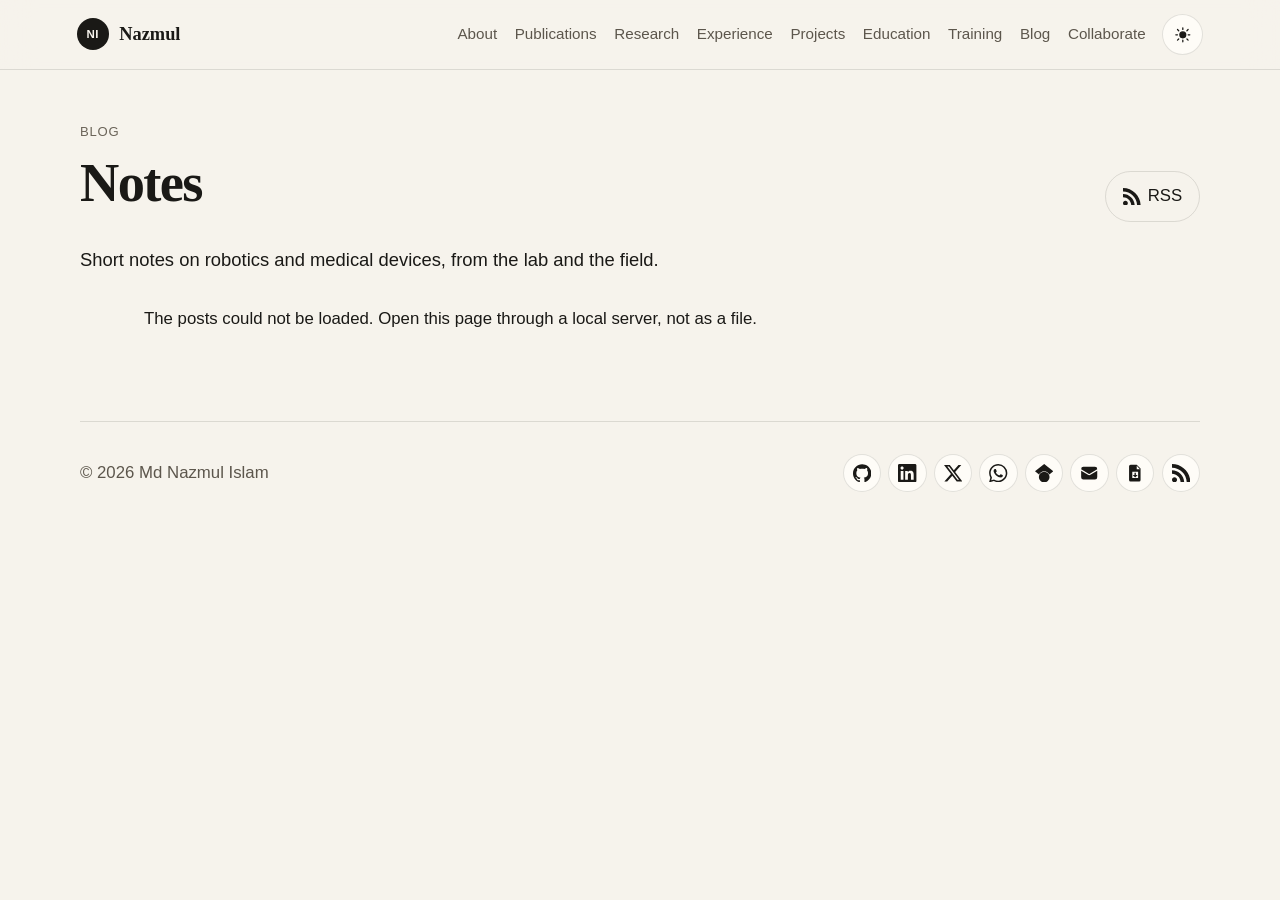
==== blog/index.html @ c63b3bdd "Polish layout, copy, and SEO from the review Tighten the hero, mobile menu, portrait, and timeline, " ====
<!DOCTYPE html>
<html lang="en">
  <head>
    <meta charset="utf-8" />
    <meta name="viewport" content="width=device-width, initial-scale=1" />
    <title>Blog · Md Nazmul Islam</title>
    <meta name="description" content="Short notes on robotics and medical devices, from the lab and the field." />
    <link rel="canonical" href="https://nazmulislam-lab.github.io/blog/" />
    <link rel="alternate" type="application/rss+xml" title="Md Nazmul Islam" href="../feed.xml" />
    <link rel="icon" href="../assets/favicon.svg" type="image/svg+xml" />
    <link rel="stylesheet" href="../css/styles.css" />
    <script>
      document.documentElement.classList.add("js");
      (function () {
        try {
          var saved = localStorage.getItem("nazmul-theme");
          var theme = saved || (matchMedia("(prefers-color-scheme: dark)").matches ? "dark" : "light");
          document.documentElement.dataset.theme = theme;
        } catch (e) {
          document.documentElement.dataset.theme = "light";
        }
      })();
    </script>
  </head>
  <body data-blog="index">
    <header class="site-header">
      <a class="wordmark" href="../index.html">
        <span class="mark" aria-hidden="true">NI</span>
        <span>Nazmul</span>
      </a>
      <button class="nav-toggle" type="button" data-nav-toggle aria-expanded="false" aria-controls="site-nav">Menu</button>
      <nav id="site-nav" class="site-nav" data-nav>
        <a href="../index.html#about">About</a>
        <a href="../index.html#publications">Publications</a>
        <a href="../index.html#research">Research</a>
        <a href="../index.html#experience">Experience</a>
        <a href="../index.html#projects">Projects</a>
        <a href="../index.html#education">Education</a>
        <a href="../index.html#certifications">Training</a>
        <a href="index.html" aria-current="page">Blog</a>
        <a href="../index.html#contact">Collaborate</a>
      </nav>
      <button class="theme-toggle" type="button" data-theme-toggle aria-pressed="false" aria-label="Switch to dark mode"></button>
    </header>
    <main id="main" class="section blog-main">
      <div class="section-head section-head-split">
        <div>
          <p class="kicker">Blog</p>
          <h1>Notes</h1>
        </div>
        <a class="button button-ghost" data-icon="rss" href="../feed.xml">RSS</a>
      </div>
      <p class="lede">Short notes on robotics and medical devices, from the lab and the field.</p>
      <p class="status" data-blog-status role="status">Loading posts…</p>
      <div class="post-list" data-blog-list></div>
    </main>
    <footer class="site-footer">
      <div class="footer-copy">
        <p>© <span data-year>2026</span> Md Nazmul Islam</p>
      </div>
      <nav class="footer-social" data-footer-social aria-label="Social profiles"></nav>
    </footer>
    <script type="module" src="../js/blog.js"></script>
  </body>
</html>
---- css/styles.css ----
:root {
  color-scheme: light;
  --bg: #f6f3ec;
  --bg-elev: rgba(255, 253, 248, 0.86);
  --ink: #1a1916;
  --muted: #5c564c;
  --faint: #6b6459;
  --line: rgba(26, 25, 22, 0.12);
  --accent: #0c6b66;
  --accent-ink: #f7fffe;
  --copper: #9a4d2c;
  --chip: #efe8dc;
  --shadow: 0 24px 60px rgba(48, 36, 18, 0.1);
  --header: rgba(246, 243, 236, 0.86);
  --ring: rgba(12, 107, 102, 0.35);
  --serif: "Fraunces", "Iowan Old Style", Palatino, Georgia, serif;
  --sans: "Outfit", "Avenir Next", "Segoe UI", sans-serif;
  --radius: 22px;
}

:root[data-theme="dark"] {
  color-scheme: dark;
  --bg: #101114;
  --bg-elev: rgba(25, 27, 32, 0.9);
  --ink: #f4f0e8;
  --muted: #c8c0b4;
  --faint: #9b9388;
  --line: rgba(244, 240, 232, 0.14);
  --accent: #8fd9d1;
  --accent-ink: #10211f;
  --copper: #f0b08a;
  --chip: #24272e;
  --shadow: 0 24px 60px rgba(0, 0, 0, 0.4);
  --header: rgba(16, 17, 20, 0.84);
  --ring: rgba(143, 217, 209, 0.4);
}

* { box-sizing: border-box; }

html { scroll-behavior: smooth; }

@font-face {
  font-family: "Fraunces";
  font-style: normal;
  font-weight: 560 640;
  font-display: swap;
  src: url("../assets/fonts/fraunces.woff2") format("woff2");
}

@font-face {
  font-family: "Outfit";
  font-style: normal;
  font-weight: 400 600;
  font-display: swap;
  src: url("../assets/fonts/outfit.woff2") format("woff2");
}

body {
  margin: 0;
  min-height: 100vh;
  font-family: var(--sans);
  font-size: 1.05rem;
  line-height: 1.6;
  color: var(--ink);
  background: var(--bg);
}

body.nav-open { overflow: hidden; }

img { max-width: 100%; display: block; }

a { color: var(--accent); }

code {
  font-family: ui-monospace, "SFMono-Regular", Menlo, Consolas, monospace;
  font-size: 0.92em;
}

.skip {
  position: absolute;
  left: 1rem;
  top: -4rem;
  background: var(--ink);
  color: var(--bg);
  padding: 0.5rem 0.8rem;
  z-index: 20;
}

.skip:focus { top: 1rem; }

.site-header {
  position: sticky;
  top: 0;
  z-index: 20;
  display: flex;
  align-items: center;
  gap: 1rem;
  padding: 0.85rem 6vw;
  background: var(--header);
  backdrop-filter: blur(16px);
  border-bottom: 1px solid var(--line);
}

.wordmark {
  display: inline-flex;
  align-items: center;
  gap: 0.65rem;
  color: inherit;
  text-decoration: none;
  font-family: var(--serif);
  font-weight: 560;
  font-size: 1.15rem;
}

.mark {
  width: 2rem;
  height: 2rem;
  display: grid;
  place-items: center;
  border-radius: 50%;
  background: var(--ink);
  color: var(--bg);
  font-family: var(--sans);
  font-size: 0.72rem;
  letter-spacing: 0.04em;
}

.site-nav {
  display: flex;
  gap: 1.1rem;
  margin-left: auto;
}

.site-nav a {
  color: var(--muted);
  text-decoration: none;
  font-size: 0.95rem;
}

.site-nav a:hover,
.site-nav a:focus-visible { color: var(--ink); }

.nav-toggle { display: none; }

.theme-toggle,
.nav-toggle,
.ask-close {
  border: 1px solid var(--line);
  background: var(--bg-elev);
  color: var(--ink);
  border-radius: 999px;
  padding: 0.45rem 0.7rem;
  font: inherit;
  cursor: pointer;
}

.theme-toggle {
  width: 2.6rem;
  height: 2.6rem;
  padding: 0;
  display: grid;
  place-items: center;
  position: relative;
}

.theme-icon {
  width: 1.2rem;
  height: 1.2rem;
  position: absolute;
}

.icon-stroke {
  fill: none;
  stroke: currentColor;
  stroke-width: 1.75;
  stroke-linecap: round;
  stroke-linejoin: round;
}

:root[data-theme="light"] .theme-icon-moon,
:root[data-theme="dark"] .theme-icon-sun { opacity: 0; }

.hero,
.section,
.site-footer {
  width: min(1120px, calc(100% - 10vw));
  margin-inline: auto;
}

.hero {
  display: grid;
  grid-template-columns: 1.3fr 0.7fr;
  gap: 3rem;
  align-items: center;
  padding: 4.5rem 0 3rem;
}

.eyebrow,
.kicker,
.hero-meta {
  color: var(--faint);
  letter-spacing: 0.06em;
  text-transform: uppercase;
  font-size: 0.82rem;
}

.eyebrow,
.hero-meta {
  display: flex;
  flex-wrap: wrap;
  gap: 0.55rem;
  align-items: center;
}

.dot {
  width: 0.3rem;
  height: 0.3rem;
  border-radius: 50%;
  background: var(--copper);
}

h1, h2, h3 { font-family: var(--serif); font-weight: 560; letter-spacing: -0.03em; }

h1 {
  margin: 0.35rem 0 0.8rem;
  font-size: clamp(3.2rem, 7vw, 5.6rem);
  line-height: 0.95;
}

h2 { margin: 0.2rem 0 0; font-size: clamp(1.8rem, 3vw, 2.6rem); line-height: 1.15; }

h3 { margin: 0; font-size: 1.45rem; }

.lede { font-size: 1.15rem; max-width: 42rem; color: var(--ink); }

.lede + .project-grid,
.lede + .post-list { margin-top: 1.2rem; }

.hero-actions, .project-links, .contact-grid {
  display: flex;
  flex-wrap: wrap;
  gap: 0.7rem;
}

.button {
  appearance: none;
  display: inline-flex;
  align-items: center;
  justify-content: center;
  gap: 0.45rem;
  border: 1px solid transparent;
  border-radius: 999px;
  padding: 0.7rem 1.05rem;
  font: inherit;
  text-decoration: none;
  cursor: pointer;
  color: var(--ink);
}

.button-primary { background: var(--accent); color: var(--accent-ink); }

.button-ghost { background: transparent; border-color: var(--line); color: var(--ink); }

.button:hover, .button:focus-visible { transform: translateY(-1px); }

.button-ghost:hover, .button-ghost:focus-visible { border-color: var(--accent); color: var(--accent); }

.icon {
  width: 1.05em;
  height: 1.05em;
  flex: 0 0 auto;
  display: block;
  fill: currentColor;
}

.portrait-wrap { position: relative; margin: 0; }

.portrait-wrap img {
  width: min(100%, 380px);
  aspect-ratio: 1;
  object-fit: cover;
  border-radius: 36% 64% 42% 58%;
  margin-inline: auto;
  position: relative;
  z-index: 1;
  box-shadow: var(--shadow);
}

.rings {
  position: absolute;
  inset: 6% -4% auto;
  height: 92%;
  border: 1px solid var(--ring);
  border-radius: 50%;
}

.rings::before,
.rings::after {
  content: "";
  position: absolute;
  inset: 9%;
  border: 1px dashed var(--line);
  border-radius: 50%;
}

.rings::after { inset: 20%; border-style: solid; }


.section { padding: 2.5rem 0; }

.section-head { margin-bottom: 1.4rem; max-width: 40rem; }

.section-head-split {
  max-width: none;
  display: flex;
  justify-content: space-between;
  align-items: flex-end;
  gap: 1rem 1.5rem;
  flex-wrap: wrap;
}

.section-head-split h2 { max-width: 36rem; }

.about-grid {
  display: grid;
  grid-template-columns: 1.15fr 0.85fr;
  gap: 2rem;
}

.prose p { margin-top: 0; }

.skills {
  margin: 0;
  padding: 0;
  display: grid;
  grid-template-columns: 1fr 1fr;
  gap: 0.85rem 1.6rem;
}

.skills div { display: grid; gap: 0.15rem; }

.skills dt {
  color: var(--faint);
  font-size: 0.82rem;
  letter-spacing: 0.04em;
  text-transform: uppercase;
}

.skills dd { margin: 0; }

.info-card, .project-card, .pending {
  background: var(--bg-elev);
  border: 1px solid var(--line);
  border-radius: var(--radius);
}

.card-grid, .project-grid {
  display: grid;
  grid-template-columns: repeat(2, minmax(0, 1fr));
  gap: 1rem;
}

.info-card, .project-card { padding: 1.2rem 1.25rem 1.3rem; }

.info-card .kicker { margin: 0 0 0.4rem; }

.papers { margin: 0; padding: 0; list-style: none; display: grid; gap: 0.9rem; }

.papers li {
  display: grid;
  gap: 0.2rem;
  padding-bottom: 0.9rem;
  border-bottom: 1px solid var(--line);
}

.papers a { color: var(--ink); text-decoration-thickness: 1px; text-underline-offset: 0.18em; }

.paper-group + .paper-group { margin-top: 1.6rem; }

.authors { margin: 0; color: var(--muted); font-size: 0.95rem; }

.paper-group:first-child .subhead { margin-top: 0; }

.authors .self {
  color: var(--ink);
  font-weight: 600;
  background: color-mix(in srgb, var(--accent) 22%, transparent);
  border-radius: 0.28em;
  padding: 0 0.22em;
}

.venue { color: var(--muted); font-size: 0.95rem; }

.timeline { display: grid; gap: 1rem; }

.job { padding: 1.2rem 1.3rem 1.25rem 1.4rem; border-left: 4px solid var(--accent); }

.job-head { display: flex; justify-content: space-between; gap: 1rem; align-items: baseline; }

.job-role { margin: 0.35rem 0 0; font-weight: 600; }

.job-focus { margin: 0.15rem 0 0.6rem; color: var(--muted); }

.dates { color: var(--muted); font-size: 0.92rem; }

.project-top { display: flex; justify-content: space-between; margin-bottom: 0.7rem; }

.pill {
  display: inline-flex;
  padding: 0.15rem 0.55rem;
  border-radius: 999px;
  background: var(--chip);
  color: var(--muted);
  font-size: 0.8rem;
}

.project-links a { font-weight: 600; }

.pending, .cv-note { margin-top: 1.2rem; padding: 1.1rem 1.2rem; }

.pending h3 { font-size: 1.2rem; }

.pending ul { margin: 0; padding-left: 1.1rem; display: grid; gap: 0.75rem; }

.pending li { display: grid; gap: 0.2rem; }

.contact-list {
  list-style: none;
  margin: 1rem 0 0;
  padding: 0;
  display: grid;
  grid-template-columns: 1fr 1fr;
  gap: 0.2rem 2rem;
}

.contact-list a {
  display: flex;
  align-items: center;
  gap: 0.65rem;
  padding: 0.55rem 0;
  color: inherit;
  text-decoration: none;
  border-bottom: 1px solid var(--line);
}

.contact-label {
  font-size: 0.82rem;
  letter-spacing: 0.04em;
  text-transform: uppercase;
  color: var(--faint);
}

.contact-value { margin-left: auto; text-align: right; word-break: break-word; }

.contact-list a:hover,
.contact-list a:focus-visible { color: var(--accent); }

.collab { font-size: 1.15rem; max-width: 40rem; }

.status {
  margin: 2rem auto;
  width: min(1120px, calc(100% - 10vw));
}

.site-footer {
  display: flex;
  justify-content: space-between;
  align-items: center;
  gap: 1rem;
  flex-wrap: wrap;
  padding: 2rem 0 6rem;
  color: var(--muted);
  border-top: 1px solid var(--line);
  margin-top: 1rem;
}

.footer-copy { display: grid; gap: 0.35rem; }

.site-footer p { margin: 0; }

.footer-social {
  display: flex;
  flex-wrap: wrap;
  gap: 0.45rem;
  align-items: center;
  max-width: 100%;
}

.footer-social a {
  width: 2.4rem;
  height: 2.4rem;
  display: grid;
  place-items: center;
  border-radius: 999px;
  border: 1px solid var(--line);
  color: var(--ink);
  text-decoration: none;
  background: var(--bg-elev);
}

.footer-social a:hover,
.footer-social a:focus-visible {
  color: var(--accent);
  border-color: var(--accent);
}

.footer-social .icon { width: 1.15rem; height: 1.15rem; }

.ask-launch {
  position: fixed;
  right: 1.2rem;
  bottom: 1.2rem;
  z-index: 30;
  display: inline-flex;
  align-items: center;
  gap: 0.55rem;
  border: 0;
  border-radius: 999px;
  padding: 0.8rem 1rem 0.8rem 0.8rem;
  background: var(--ink);
  opacity: 0;
  pointer-events: none;
  transform: translateY(8px);
  transition: opacity 0.2s ease, transform 0.2s ease;
}

.ask.is-ready .ask-launch {
  opacity: 1;
  pointer-events: auto;
  transform: none;
}

.ask-launch {
  color: var(--bg);
  font: inherit;
  cursor: pointer;
  box-shadow: var(--shadow);
}

.ask-mark {
  display: grid;
  place-items: center;
  width: 1.15rem;
  height: 1.15rem;
}

.ask-mark .icon { width: 1.15rem; height: 1.15rem; }

.hero-social {
  display: flex;
  flex-wrap: wrap;
  gap: 0.45rem;
  margin-top: 0.9rem;
}

.hero-social a {
  width: 2.4rem;
  height: 2.4rem;
  display: grid;
  place-items: center;
  border-radius: 999px;
  border: 1px solid var(--line);
  color: var(--ink);
  text-decoration: none;
  background: var(--bg-elev);
}

.hero-social a:hover,
.hero-social a:focus-visible { color: var(--accent); border-color: var(--accent); }

.hero-social .icon { width: 1.1rem; height: 1.1rem; }

.tagline { margin: 0.55rem 0 0; max-width: 40rem; color: var(--muted); }

.training { margin-top: 0.2rem; }

.training summary {
  cursor: pointer;
  font-size: 1.05rem;
  color: var(--ink);
}

.training summary:focus-visible { outline: 2px solid var(--accent); outline-offset: 3px; }

.ask.is-open .ask-launch { display: none; }

.ask-panel {
  position: fixed;
  right: 1.2rem;
  bottom: 1.2rem;
  z-index: 31;
  width: min(420px, calc(100vw - 1.5rem));
  height: min(640px, calc(100vh - 2rem));
  display: flex;
  flex-direction: column;
  gap: 0.75rem;
  padding: 1rem;
  background: var(--bg);
  color: var(--ink);
  border: 1px solid var(--line);
  border-radius: 28px;
  box-shadow: var(--shadow);
}

.ask-panel[hidden] { display: none; }

.ask-head { display: flex; justify-content: space-between; gap: 0.8rem; align-items: flex-start; }

.ask-head h2 { font-size: 1.45rem; }

.ask-head p { margin: 0.2rem 0 0; color: var(--muted); font-size: 0.92rem; }

.ask-log {
  flex: 1;
  overflow: auto;
  display: flex;
  flex-direction: column;
  gap: 0.7rem;
  padding-right: 0.2rem;
}

.ask-msg { display: grid; gap: 0.2rem; max-width: 95%; }

.ask-msg-user { align-self: end; }

.ask-msg-label { font-size: 0.82rem; letter-spacing: 0.04em; text-transform: uppercase; color: var(--faint); }

.ask-msg-body {
  white-space: pre-wrap;
  padding: 0.75rem 0.85rem;
  border-radius: 16px;
  background: var(--bg-elev);
  border: 1px solid var(--line);
  overflow-wrap: anywhere;
}

.ask-msg-user .ask-msg-body { background: var(--accent); color: var(--accent-ink); border-color: transparent; }

.ask-msg-body a { color: inherit; }

.ask-chips { display: flex; flex-wrap: wrap; gap: 0.4rem; }

.ask-chip {
  border: 1px solid var(--line);
  background: var(--chip);
  color: var(--ink);
  border-radius: 999px;
  padding: 0.35rem 0.7rem;
  font: inherit;
  font-size: 0.86rem;
  cursor: pointer;
  text-align: left;
}

.ask-form { display: flex; gap: 0.5rem; }

.ask-input {
  flex: 1;
  min-width: 0;
  border-radius: 999px;
  border: 1px solid var(--line);
  background: var(--bg-elev);
  color: var(--ink);
  font: inherit;
  padding: 0.7rem 0.9rem;
}

.visually-hidden {
  position: absolute;
  width: 1px;
  height: 1px;
  padding: 0;
  margin: -1px;
  overflow: hidden;
  clip: rect(0, 0, 0, 0);
  border: 0;
}

:focus-visible { outline: 2px solid var(--accent); outline-offset: 3px; }

@media (max-width: 860px) {
  .hero, .about-grid, .card-grid, .project-grid, .skills, .contact-list { grid-template-columns: 1fr; }
  .hero { padding-top: 2.2rem; grid-template-columns: 1fr; }
  .hero-copy { order: -1; }
  .portrait-slot { justify-self: start; }
  .nav-toggle { display: inline-flex; margin-left: auto; }
  .site-nav {
    display: none;
    position: absolute;
    top: 100%;
    left: 0;
    right: 0;
    flex-direction: column;
    gap: 0;
    padding: 0.4rem 6vw 0.8rem;
    background: var(--bg);
    box-shadow: 0 18px 40px rgba(26, 25, 22, 0.16);
    backdrop-filter: none;
    border-bottom: 1px solid var(--line);
  }
  .site-nav.is-open { display: flex; }
  .site-nav a { padding: 0.7rem 0; }
  .site-header { flex-wrap: wrap; }
}

@media (max-width: 640px) {
  .ask-panel {
    inset: 0;
    width: auto;
    height: auto;
    border-radius: 0;
  }
  .ask-launch-label {
    position: absolute;
    width: 1px;
    height: 1px;
    overflow: hidden;
    clip: rect(0, 0, 0, 0);
  }
  .ask-launch {
    width: 3.25rem;
    height: 3.25rem;
    padding: 0;
    justify-content: center;
    border-radius: 50%;
  }
  .job-head { flex-direction: column; gap: 0.2rem; }
  .hero-actions .button, .ask-form .button { width: 100%; }
  .ask-form { flex-direction: column; }
  .contact-value { margin-left: 0; text-align: left; }
  .contact-list a { flex-wrap: wrap; }
}

@media (prefers-reduced-motion: reduce) {
  html { scroll-behavior: auto; }
  .button:hover, .button:focus-visible { transform: none; }
  .js .reveal { opacity: 1; transform: none; transition: none; }
}

.value {
  margin: 0.35rem 0 0;
  max-width: 40rem;
  font-size: clamp(1.25rem, 2.2vw, 1.6rem);
  line-height: 1.35;
}

.keywords {
  display: flex;
  flex-wrap: wrap;
  gap: 0.45rem;
  margin: 0.9rem 0 0;
  padding: 0;
  list-style: none;
}

.keywords li,
.hobbies li {
  padding: 0.22rem 0.7rem;
  border-radius: 999px;
  background: var(--chip);
  color: var(--muted);
  font-size: 0.9rem;
}

.previous { margin: 0.35rem 0 0; color: var(--muted); }

.portrait-slot { margin: 0; }

.portrait-slot img {
  display: block;
  width: min(100%, 300px);
  height: auto;
  aspect-ratio: 300 / 380;
  object-fit: cover;
  object-position: center 22%;
  border-radius: 18px;
  margin-inline: auto;
}

@media (max-width: 860px) {
  .portrait-slot img {
    width: 110px;
    height: 110px;
    aspect-ratio: 1;
    border-radius: 50%;
    object-position: center 18%;
  }
}

.subhead { margin: 1.4rem 0 0.6rem; font-size: 1.35rem; }

.timeline { margin: 0; border: 0; gap: 0; }

.job {
  display: grid;
  grid-template-columns: 11rem minmax(0, 1fr);
  gap: 0.35rem 1.25rem;
  align-items: start;
  padding: 0 0 1.8rem;
  background: transparent;
  border: 0;
  border-radius: 0;
  box-shadow: none;
}

.job-dates {
  margin: 0.35rem 0 0;
  padding-right: 1.85rem;
  text-align: right;
  font-weight: 600;
  font-size: 0.98rem;
  letter-spacing: 0.01em;
  color: var(--ink);
}

.job-body {
  position: relative;
  border-left: 2px solid var(--line);
  padding: 0 0 0.2rem 1.35rem;
}

.job-body h3 { margin: 0; font-size: 1.28rem; }

.job-org { margin: 0.2rem 0 0; color: var(--muted); }

.job-mark {
  position: absolute;
  left: -0.42rem;
  top: 0.45rem;
  width: 11px;
  height: 11px;
  border: 2px solid var(--bg);
  border-radius: 50%;
  background: var(--accent);
}

.duties {
  margin: 0.7rem 0 0;
  padding-left: 1.15rem;
  display: grid;
  gap: 0.28rem;
  color: var(--muted);
}

.edu-list { display: grid; gap: 1.4rem; }

.edu {
  padding-bottom: 1.2rem;
  border-bottom: 1px solid var(--line);
}

.edu .job-dates { text-align: left; margin-top: 0; padding-right: 0; }

.interests {
  display: flex;
  flex-wrap: wrap;
  gap: 0.5rem;
  margin: 0;
  padding: 0;
  list-style: none;
}

.interests li {
  padding: 0.35rem 0.8rem;
  border-radius: 999px;
  background: var(--chip);
  color: var(--ink);
}

.cert-group + .cert-group { margin-top: 0.4rem; }

.post-list { display: grid; gap: 1rem; }

.post-card {
  padding: 1.1rem 1.15rem 1.2rem;
  background: var(--bg-elev);
  border: 1px solid var(--line);
  border-radius: var(--radius);
}

.post-card h3 { margin: 0 0 0.35rem; font-size: 1.35rem; }

.post-card h3 a,
.post-body a { color: var(--ink); }

.post-meta { margin: 0.2rem 0 0.55rem; color: var(--muted); font-size: 0.92rem; }

.blog-main { padding-top: 2.4rem; }

.blog-main h1 { margin: 0.2rem 0 0.6rem; font-size: clamp(2.2rem, 5vw, 3.4rem); line-height: 1.05; }

.post-body { max-width: 42rem; margin-top: 1.2rem; }

.post-body h2,
.post-body h3 { margin: 1.4rem 0 0.4rem; }

#collaborate .hero-actions { margin-top: 1.2rem; }

.project-card { padding: 0; overflow: hidden; }

.project-media {
  aspect-ratio: 16 / 10;
  background:
    linear-gradient(180deg, var(--chip), transparent 70%),
    var(--bg-elev);
}

.project-media img {
  width: 100%;
  height: 100%;
  object-fit: cover;
  object-position: top center;
}

.project-body { padding: 1.05rem 1.15rem 1.2rem; display: grid; gap: 0.45rem; }

.project-body p { margin: 0; }

.project-links .button { padding: 0.45rem 0.85rem; font-size: 0.92rem; }

.hobbies {
  display: flex;
  flex-wrap: wrap;
  gap: 0.45rem;
  margin: 0.4rem 0 0;
  padding: 0;
  list-style: none;
}

.gallery {
  display: grid;
  grid-template-columns: repeat(3, minmax(0, 1fr));
  gap: 0.8rem;
  margin-top: 1rem;
}

.gallery img {
  width: 100%;
  aspect-ratio: 1;
  object-fit: cover;
  border-radius: 18px;
}

.js .reveal {
  opacity: 0;
  transform: translateY(16px);
  transition: opacity 0.6s ease, transform 0.6s ease;
}

.js .reveal.is-in { opacity: 1; transform: none; }

@media (max-width: 720px) {
  .gallery { grid-template-columns: 1fr 1fr; }
  .job { grid-template-columns: 1fr; gap: 0.35rem; }
  .job-dates { text-align: left; margin-top: 0; padding-right: 0; }
  .job-body { margin-left: 0.4rem; }
}
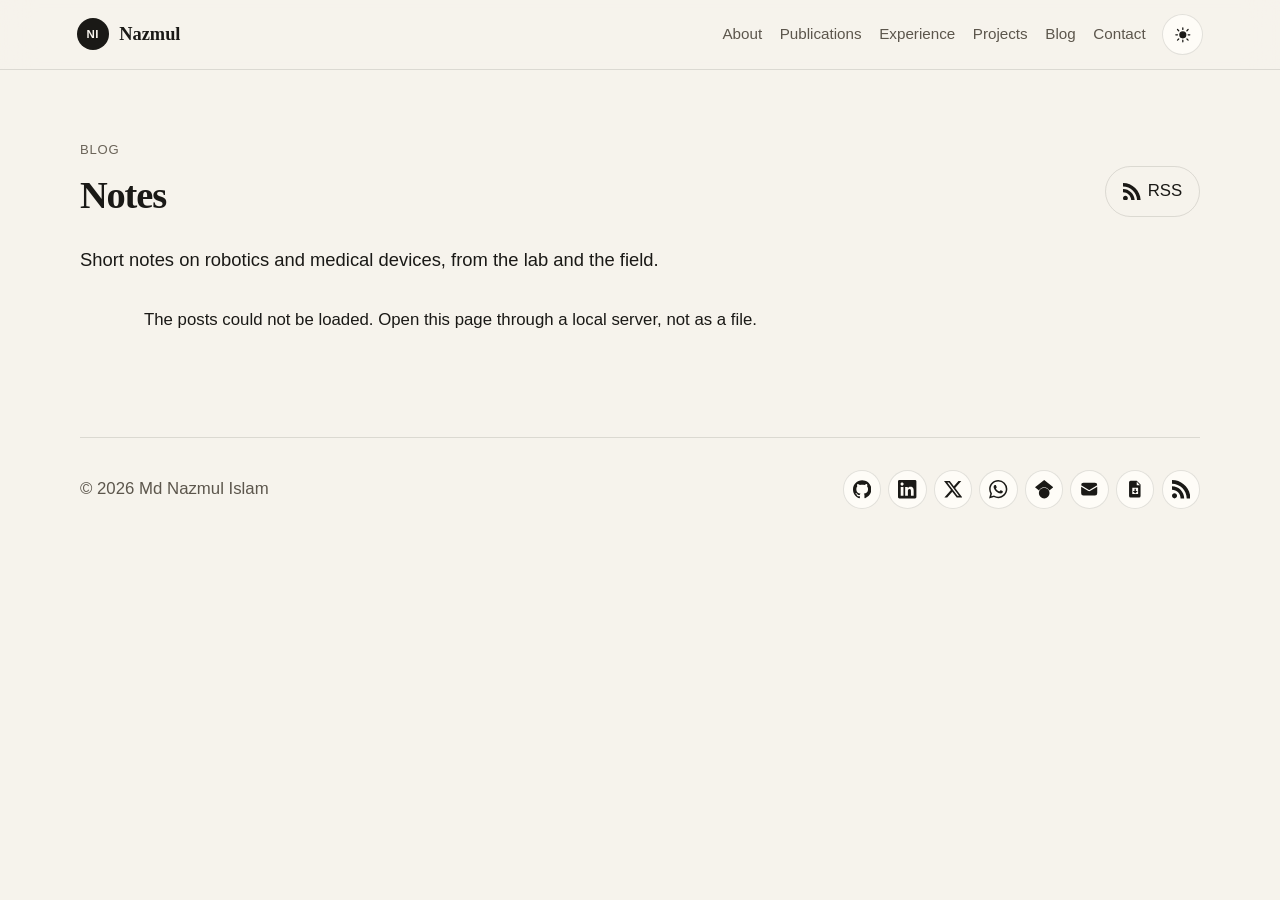
==== commit 10c7b37c: "Align the page around education, interests, and projects Merge degrees and certifications into one s" ====
--- a/blog/index.html
+++ b/blog/index.html
@@ -32,13 +32,10 @@
       <nav id="site-nav" class="site-nav" data-nav>
         <a href="../index.html#about">About</a>
         <a href="../index.html#publications">Publications</a>
-        <a href="../index.html#research">Research</a>
         <a href="../index.html#experience">Experience</a>
         <a href="../index.html#projects">Projects</a>
-        <a href="../index.html#education">Education</a>
-        <a href="../index.html#certifications">Training</a>
         <a href="index.html" aria-current="page">Blog</a>
-        <a href="../index.html#contact">Collaborate</a>
+        <a href="../index.html#contact">Contact</a>
       </nav>
       <button class="theme-toggle" type="button" data-theme-toggle aria-pressed="false" aria-label="Switch to dark mode"></button>
     </header>
--- a/css/styles.css
+++ b/css/styles.css
@@ -306,9 +306,11 @@
 .rings::after { inset: 20%; border-style: solid; }
 
 
-.section { padding: 2.5rem 0; }
-
-.section-head { margin-bottom: 1.4rem; max-width: 40rem; }
+.section { padding: 3.5rem 0; }
+
+.section + .section { border-top: 1px solid var(--line); }
+
+.section-head { margin-bottom: 1.75rem; max-width: 40rem; }
 
 .section-head-split {
   max-width: none;
@@ -327,7 +329,17 @@
   gap: 2rem;
 }
 
+.prose, .lede { max-width: 42rem; }
+
 .prose p { margin-top: 0; }
+
+.interest-label {
+  margin: 1.4rem 0 0.55rem;
+  color: var(--faint);
+  font-size: 0.82rem;
+  letter-spacing: 0.04em;
+  text-transform: uppercase;
+}
 
 .skills {
   margin: 0;
@@ -335,9 +347,10 @@
   display: grid;
   grid-template-columns: 1fr 1fr;
   gap: 0.85rem 1.6rem;
-}
-
-.skills div { display: grid; gap: 0.15rem; }
+  align-items: start;
+}
+
+.skills div { display: grid; gap: 0.15rem; align-content: start; }
 
 .skills dt {
   color: var(--faint);
@@ -369,11 +382,20 @@
 .papers li {
   display: grid;
   gap: 0.2rem;
+  max-width: 52rem;
   padding-bottom: 0.9rem;
   border-bottom: 1px solid var(--line);
 }
 
-.papers a { color: var(--ink); text-decoration-thickness: 1px; text-underline-offset: 0.18em; }
+.papers a {
+  font: 560 1.1rem/1.35 var(--serif);
+  color: var(--ink);
+  text-decoration: none;
+  text-underline-offset: 0.18em;
+}
+
+.papers a:hover,
+.papers a:focus-visible { text-decoration: underline; }
 
 .paper-group + .paper-group { margin-top: 1.6rem; }
 
@@ -787,7 +809,9 @@
   }
 }
 
-.subhead { margin: 1.4rem 0 0.6rem; font-size: 1.35rem; }
+.subhead { margin: 2rem 0 0.75rem; font-size: 1.15rem; color: var(--muted); }
+
+.section-head + .subhead { margin-top: 0; }
 
 .timeline { margin: 0; border: 0; gap: 0; }
 
@@ -842,14 +866,51 @@
   color: var(--muted);
 }
 
-.edu-list { display: grid; gap: 1.4rem; }
-
-.edu {
-  padding-bottom: 1.2rem;
-  border-bottom: 1px solid var(--line);
-}
-
-.edu .job-dates { text-align: left; margin-top: 0; padding-right: 0; }
+.cert-grid {
+  display: grid;
+  grid-template-columns: repeat(auto-fill, minmax(min(300px, 100%), 1fr));
+  gap: 1rem;
+}
+
+.cert {
+  display: grid;
+  gap: 0.35rem;
+  align-content: start;
+  padding: 1rem 1.05rem 1.1rem;
+  background: var(--bg-elev);
+  border: 1px solid var(--line);
+  border-radius: var(--radius);
+}
+
+.cert h4 {
+  margin: 0;
+  font-family: var(--serif);
+  font-weight: 560;
+  font-size: 1.1rem;
+  line-height: 1.3;
+  letter-spacing: -0.02em;
+}
+
+.cert-meta { margin: 0; color: var(--muted); }
+
+.cert-date {
+  margin: 0;
+  color: var(--faint);
+  font-size: 0.82rem;
+  letter-spacing: 0.04em;
+  text-transform: uppercase;
+}
+
+.cert-more { margin-top: 1rem; }
+
+.cert-more > summary {
+  width: fit-content;
+  list-style: none;
+}
+
+.cert-more > summary::-webkit-details-marker { display: none; }
+
+.cert-more[open] > summary { margin-bottom: 1rem; }
 
 .interests {
   display: flex;
@@ -885,9 +946,11 @@
 
 .post-meta { margin: 0.2rem 0 0.55rem; color: var(--muted); font-size: 0.92rem; }
 
-.blog-main { padding-top: 2.4rem; }
-
-.blog-main h1 { margin: 0.2rem 0 0.6rem; font-size: clamp(2.2rem, 5vw, 3.4rem); line-height: 1.05; }
+.blog-main h1 {
+  margin: 0.2rem 0 0;
+  font-size: clamp(1.8rem, 3vw, 2.6rem);
+  line-height: 1.15;
+}
 
 .post-body { max-width: 42rem; margin-top: 1.2rem; }
 
@@ -949,6 +1012,10 @@
 
 .js .reveal.is-in { opacity: 1; transform: none; }
 
+@media (min-width: 1100px) {
+  .project-grid { grid-template-columns: repeat(3, minmax(0, 1fr)); }
+}
+
 @media (max-width: 720px) {
   .gallery { grid-template-columns: 1fr 1fr; }
   .job { grid-template-columns: 1fr; gap: 0.35rem; }
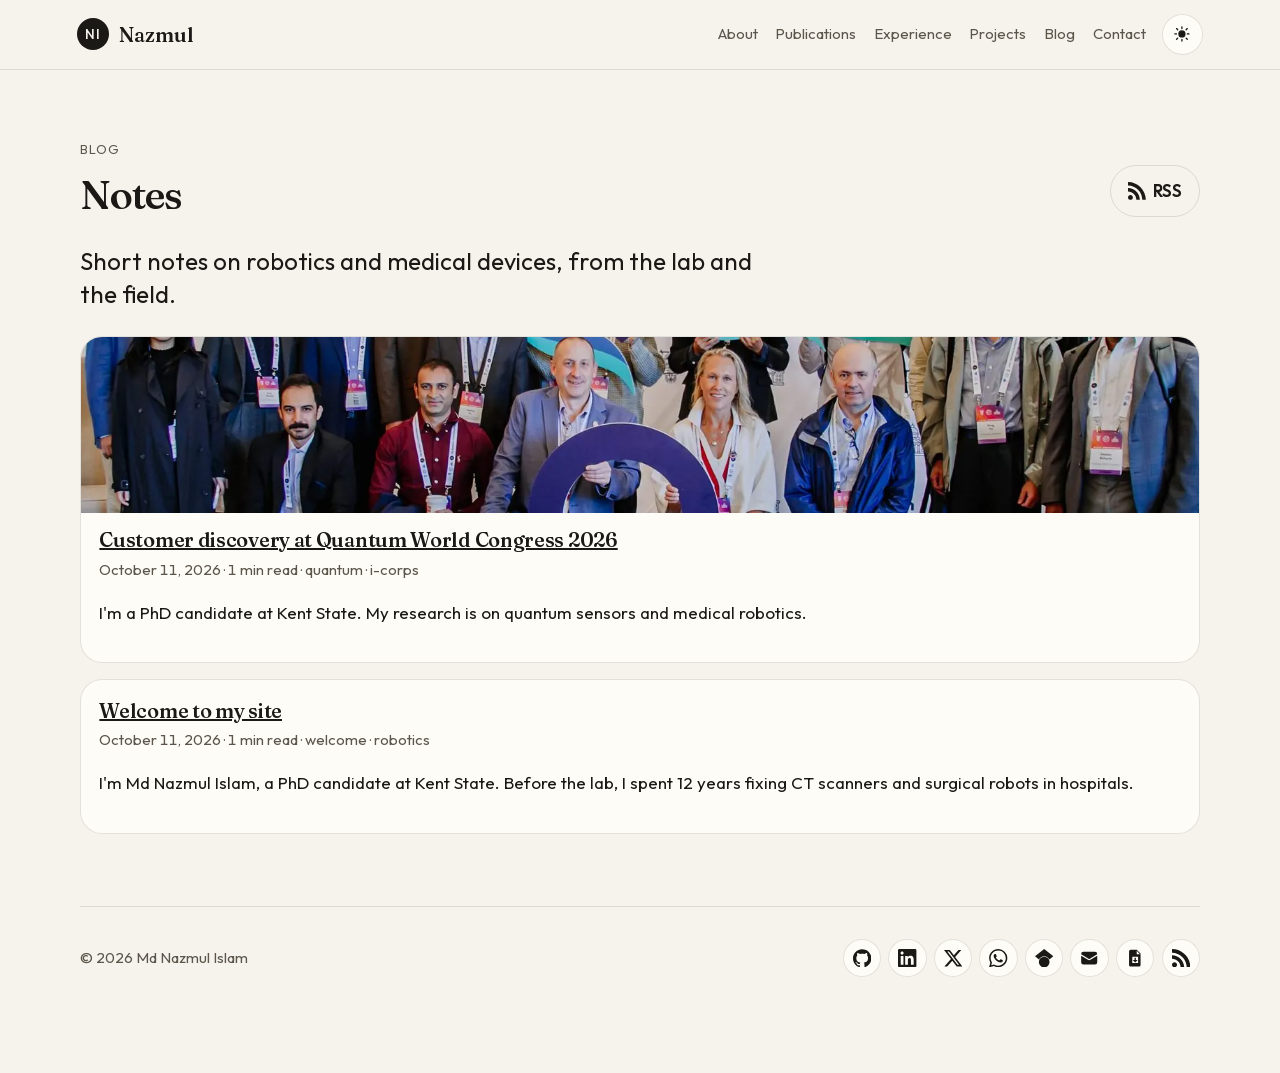
==== commit 66598884: "Slim the news ticker, set a type scale, and order same-day posts. The band rotates one blog title at" ====
--- a/blog/index.html
+++ b/blog/index.html
@@ -8,6 +8,8 @@
     <link rel="canonical" href="https://nazmulislam-lab.github.io/blog/" />
     <link rel="alternate" type="application/rss+xml" title="Md Nazmul Islam" href="../feed.xml" />
     <link rel="icon" href="../assets/favicon.svg" type="image/svg+xml" />
+    <link rel="preload" href="../assets/fonts/fraunces.woff2" as="font" type="font/woff2" crossorigin />
+    <link rel="preload" href="../assets/fonts/outfit.woff2" as="font" type="font/woff2" crossorigin />
     <link rel="stylesheet" href="../css/styles.css" />
     <script>
       document.documentElement.classList.add("js");
--- a/css/styles.css
+++ b/css/styles.css
@@ -13,8 +13,15 @@
   --shadow: 0 24px 60px rgba(48, 36, 18, 0.1);
   --header: rgba(246, 243, 236, 0.86);
   --ring: rgba(12, 107, 102, 0.35);
-  --serif: "Fraunces", "Iowan Old Style", Palatino, Georgia, serif;
-  --sans: "Outfit", "Avenir Next", "Segoe UI", sans-serif;
+  --serif: "Fraunces", "Fraunces Fallback", "Iowan Old Style", Palatino, Georgia, serif;
+  --sans: "Outfit", "Outfit Fallback", "Avenir Next", "Segoe UI", sans-serif;
+  --text-xs: 0.8125rem;
+  --text-sm: 0.9375rem;
+  --text-base: 1.0625rem;
+  --text-md: 1.25rem;
+  --text-lg: clamp(1.25rem, 1.05rem + 0.8vw, 1.5rem);
+  --text-h2: clamp(1.75rem, 1.2rem + 2.2vw, 2.5rem);
+  --text-h1: clamp(2.75rem, 1.5rem + 5.5vw, 5rem);
   --radius: 22px;
 }
 
@@ -42,9 +49,18 @@
 @font-face {
   font-family: "Fraunces";
   font-style: normal;
-  font-weight: 560 640;
+  font-weight: 560;
   font-display: swap;
   src: url("../assets/fonts/fraunces.woff2") format("woff2");
+}
+
+@font-face {
+  font-family: "Fraunces Fallback";
+  src: local("Georgia");
+  size-adjust: 104%;
+  ascent-override: 94%;
+  descent-override: 24.5%;
+  line-gap-override: 0%;
 }
 
 @font-face {
@@ -55,15 +71,28 @@
   src: url("../assets/fonts/outfit.woff2") format("woff2");
 }
 
+@font-face {
+  font-family: "Outfit Fallback";
+  src: local("Arial"), local("Arimo"), local("Liberation Sans");
+  size-adjust: 99%;
+  ascent-override: 101%;
+  descent-override: 26.3%;
+  line-gap-override: 0%;
+}
+
 body {
   margin: 0;
   min-height: 100vh;
   font-family: var(--sans);
-  font-size: 1.05rem;
+  font-size: var(--text-base);
   line-height: 1.6;
   color: var(--ink);
   background: var(--bg);
 }
+
+h1, h2, h3 { text-wrap: balance; }
+
+p, li { text-wrap: pretty; }
 
 body.nav-open { overflow: hidden; }
 
@@ -109,7 +138,8 @@
   text-decoration: none;
   font-family: var(--serif);
   font-weight: 560;
-  font-size: 1.15rem;
+  font-size: var(--text-md);
+  line-height: 1.25;
 }
 
 .mark {
@@ -121,7 +151,7 @@
   background: var(--ink);
   color: var(--bg);
   font-family: var(--sans);
-  font-size: 0.72rem;
+  font-size: var(--text-xs);
   letter-spacing: 0.04em;
 }
 
@@ -134,7 +164,7 @@
 .site-nav a {
   color: var(--muted);
   text-decoration: none;
-  font-size: 0.95rem;
+  font-size: var(--text-sm);
 }
 
 .site-nav a:hover,
@@ -197,11 +227,19 @@
 
 .eyebrow,
 .kicker,
-.hero-meta {
-  color: var(--faint);
-  letter-spacing: 0.06em;
+.hero-meta,
+.news-label,
+.interest-label,
+.skills dt,
+.contact-label,
+.subhead,
+.ask-msg-label {
+  font-family: var(--sans);
+  font-size: var(--text-xs);
+  font-weight: 400;
+  letter-spacing: 0.08em;
   text-transform: uppercase;
-  font-size: 0.82rem;
+  color: var(--muted);
 }
 
 .eyebrow,
@@ -219,19 +257,30 @@
   background: var(--copper);
 }
 
-h1, h2, h3 { font-family: var(--serif); font-weight: 560; letter-spacing: -0.03em; }
+h1, h2, h3 { font-family: var(--serif); font-weight: 560; }
 
 h1 {
   margin: 0.35rem 0 0.8rem;
-  font-size: clamp(3.2rem, 7vw, 5.6rem);
-  line-height: 0.95;
-}
-
-h2 { margin: 0.2rem 0 0; font-size: clamp(1.8rem, 3vw, 2.6rem); line-height: 1.15; }
-
-h3 { margin: 0; font-size: 1.45rem; }
-
-.lede { font-size: 1.15rem; max-width: 42rem; color: var(--ink); }
+  font-size: var(--text-h1);
+  line-height: 1;
+  letter-spacing: -0.035em;
+}
+
+h2 {
+  margin: 0.2rem 0 0;
+  font-size: var(--text-h2);
+  line-height: 1.1;
+  letter-spacing: -0.025em;
+}
+
+h3 { margin: 0; font-size: var(--text-md); line-height: 1.25; letter-spacing: -0.015em; }
+
+.lede, .value, .collab {
+  font-size: var(--text-lg);
+  line-height: 1.4;
+}
+
+.lede { max-width: 42rem; color: var(--ink); }
 
 .lede + .project-grid,
 .lede + .post-list { margin-top: 1.2rem; }
@@ -252,6 +301,8 @@
   border-radius: 999px;
   padding: 0.7rem 1.05rem;
   font: inherit;
+  font-weight: 600;
+  font-size: var(--text-base);
   text-decoration: none;
   cursor: pointer;
   color: var(--ink);
@@ -329,17 +380,13 @@
   gap: 2rem;
 }
 
-.prose, .lede { max-width: 42rem; }
-
-.prose p { margin-top: 0; }
-
-.interest-label {
-  margin: 1.4rem 0 0.55rem;
-  color: var(--faint);
-  font-size: 0.82rem;
-  letter-spacing: 0.04em;
-  text-transform: uppercase;
-}
+.prose, .post-body { max-width: 65ch; }
+
+.lede { max-width: 42rem; }
+
+.prose p, .post-body p { margin-top: 0; line-height: 1.65; }
+
+.interest-label { margin: 1.4rem 0 0.55rem; }
 
 .skills {
   margin: 0;
@@ -352,12 +399,7 @@
 
 .skills div { display: grid; gap: 0.15rem; align-content: start; }
 
-.skills dt {
-  color: var(--faint);
-  font-size: 0.82rem;
-  letter-spacing: 0.04em;
-  text-transform: uppercase;
-}
+.skills dt { margin: 0; }
 
 .skills dd { margin: 0; }
 
@@ -388,7 +430,7 @@
 }
 
 .papers a {
-  font: 560 1.1rem/1.35 var(--serif);
+  font: 560 var(--text-base)/1.35 var(--serif);
   color: var(--ink);
   text-decoration: none;
   text-underline-offset: 0.18em;
@@ -399,7 +441,7 @@
 
 .paper-group + .paper-group { margin-top: 1.6rem; }
 
-.authors { margin: 0; color: var(--muted); font-size: 0.95rem; }
+.authors { margin: 0; }
 
 .paper-group:first-child .subhead { margin-top: 0; }
 
@@ -411,7 +453,7 @@
   padding: 0 0.22em;
 }
 
-.venue { color: var(--muted); font-size: 0.95rem; }
+.venue { display: block; }
 
 .timeline { display: grid; gap: 1rem; }
 
@@ -423,7 +465,20 @@
 
 .job-focus { margin: 0.15rem 0 0.6rem; color: var(--muted); }
 
-.dates { color: var(--muted); font-size: 0.92rem; }
+.authors,
+.venue,
+.dates,
+.job-dates,
+.job-org,
+.cert-date,
+.news-date,
+.post-meta,
+.post-figure figcaption,
+.ask-head p {
+  font-size: var(--text-sm);
+  color: var(--muted);
+  font-variant-numeric: tabular-nums;
+}
 
 .project-top { display: flex; justify-content: space-between; margin-bottom: 0.7rem; }
 
@@ -433,14 +488,14 @@
   border-radius: 999px;
   background: var(--chip);
   color: var(--muted);
-  font-size: 0.8rem;
-}
-
-.project-links a { font-weight: 600; }
+  font-size: var(--text-xs);
+}
+
+.project-links .button { font-size: var(--text-sm); font-weight: 600; }
 
 .pending, .cv-note { margin-top: 1.2rem; padding: 1.1rem 1.2rem; }
 
-.pending h3 { font-size: 1.2rem; }
+.pending h3 { margin: 0; }
 
 .pending ul { margin: 0; padding-left: 1.1rem; display: grid; gap: 0.75rem; }
 
@@ -465,19 +520,14 @@
   border-bottom: 1px solid var(--line);
 }
 
-.contact-label {
-  font-size: 0.82rem;
-  letter-spacing: 0.04em;
-  text-transform: uppercase;
-  color: var(--faint);
-}
+.contact-label { flex: none; }
 
 .contact-value { margin-left: auto; text-align: right; word-break: break-word; }
 
 .contact-list a:hover,
 .contact-list a:focus-visible { color: var(--accent); }
 
-.collab { font-size: 1.15rem; max-width: 40rem; }
+.collab { max-width: 40rem; }
 
 .status {
   margin: 2rem auto;
@@ -494,6 +544,7 @@
   color: var(--muted);
   border-top: 1px solid var(--line);
   margin-top: 1rem;
+  font-size: var(--text-sm);
 }
 
 .footer-copy { display: grid; gap: 0.35rem; }
@@ -598,7 +649,6 @@
 
 .training summary {
   cursor: pointer;
-  font-size: 1.05rem;
   color: var(--ink);
 }
 
@@ -628,9 +678,13 @@
 
 .ask-head { display: flex; justify-content: space-between; gap: 0.8rem; align-items: flex-start; }
 
-.ask-head h2 { font-size: 1.45rem; }
-
-.ask-head p { margin: 0.2rem 0 0; color: var(--muted); font-size: 0.92rem; }
+.ask-head h2 {
+  font-size: var(--text-md);
+  line-height: 1.25;
+  letter-spacing: -0.015em;
+}
+
+.ask-head p { margin: 0.2rem 0 0; }
 
 .ask-log {
   flex: 1;
@@ -645,7 +699,7 @@
 
 .ask-msg-user { align-self: end; }
 
-.ask-msg-label { font-size: 0.82rem; letter-spacing: 0.04em; text-transform: uppercase; color: var(--faint); }
+.ask-msg-label { display: block; }
 
 .ask-msg-body {
   white-space: pre-wrap;
@@ -669,7 +723,7 @@
   border-radius: 999px;
   padding: 0.35rem 0.7rem;
   font: inherit;
-  font-size: 0.86rem;
+  font-size: var(--text-sm);
   cursor: pointer;
   text-align: left;
 }
@@ -762,8 +816,6 @@
 .value {
   margin: 0.35rem 0 0;
   max-width: 40rem;
-  font-size: clamp(1.25rem, 2.2vw, 1.6rem);
-  line-height: 1.35;
 }
 
 .keywords {
@@ -781,7 +833,7 @@
   border-radius: 999px;
   background: var(--chip);
   color: var(--muted);
-  font-size: 0.9rem;
+  font-size: var(--text-sm);
 }
 
 .previous { margin: 0.35rem 0 0; color: var(--muted); }
@@ -809,7 +861,7 @@
   }
 }
 
-.subhead { margin: 2rem 0 0.75rem; font-size: 1.15rem; color: var(--muted); }
+.subhead { margin: 2rem 0 0.75rem; }
 
 .section-head + .subhead { margin-top: 0; }
 
@@ -832,8 +884,6 @@
   padding-right: 1.85rem;
   text-align: right;
   font-weight: 600;
-  font-size: 0.98rem;
-  letter-spacing: 0.01em;
   color: var(--ink);
 }
 
@@ -843,7 +893,7 @@
   padding: 0 0 0.2rem 1.35rem;
 }
 
-.job-body h3 { margin: 0; font-size: 1.28rem; }
+.job-body h3 { margin: 0; }
 
 .job-org { margin: 0.2rem 0 0; color: var(--muted); }
 
@@ -866,39 +916,25 @@
   color: var(--muted);
 }
 
-.cert-grid {
-  display: grid;
-  grid-template-columns: repeat(auto-fill, minmax(min(300px, 100%), 1fr));
+.cert-list {
+  margin: 0;
+  padding-left: 1.15rem;
+  max-width: 52rem;
+  display: grid;
+  gap: 0.55rem;
+}
+
+.cert-list li {
+  display: flex;
   gap: 1rem;
-}
-
-.cert {
-  display: grid;
-  gap: 0.35rem;
-  align-content: start;
-  padding: 1rem 1.05rem 1.1rem;
-  background: var(--bg-elev);
-  border: 1px solid var(--line);
-  border-radius: var(--radius);
-}
-
-.cert h4 {
-  margin: 0;
-  font-family: var(--serif);
-  font-weight: 560;
-  font-size: 1.1rem;
-  line-height: 1.3;
-  letter-spacing: -0.02em;
-}
-
-.cert-meta { margin: 0; color: var(--muted); }
+  align-items: baseline;
+}
+
+.cert-line { flex: 1; min-width: 0; }
 
 .cert-date {
-  margin: 0;
-  color: var(--faint);
-  font-size: 0.82rem;
-  letter-spacing: 0.04em;
-  text-transform: uppercase;
+  flex: none;
+  white-space: nowrap;
 }
 
 .cert-more { margin-top: 1rem; }
@@ -906,11 +942,84 @@
 .cert-more > summary {
   width: fit-content;
   list-style: none;
+  cursor: pointer;
+  color: var(--accent);
+  padding: 0.2rem 0;
 }
 
 .cert-more > summary::-webkit-details-marker { display: none; }
 
-.cert-more[open] > summary { margin-bottom: 1rem; }
+.cert-more > summary:hover,
+.cert-more > summary:focus-visible { text-decoration: underline; }
+
+.cert-more[open] > summary { margin-bottom: 0.8rem; }
+
+.news-ticker {
+  width: 100%;
+  height: 36px;
+  margin: 0;
+  display: flex;
+  align-items: center;
+  gap: 0.85rem;
+  padding: 0 0 0 6vw;
+  overflow: hidden;
+  border-top: 1px solid var(--line);
+  border-bottom: 1px solid var(--line);
+  background: var(--chip);
+  font-size: var(--text-sm);
+  line-height: 1;
+}
+
+.news-label {
+  margin: 0;
+  flex: none;
+}
+
+.news-viewport {
+  overflow: hidden;
+  flex: 1;
+  min-width: 0;
+  height: 100%;
+  display: flex;
+  align-items: center;
+}
+
+.news-slide {
+  display: flex;
+  align-items: baseline;
+  gap: 0.5rem;
+  min-width: 0;
+  max-width: 100%;
+  color: inherit;
+  text-decoration: none;
+}
+
+.news-title {
+  overflow: hidden;
+  text-overflow: ellipsis;
+  white-space: nowrap;
+  min-width: 0;
+}
+
+.news-date { flex: none; }
+
+.news-slide:hover,
+.news-slide:focus-visible { text-decoration: underline; }
+
+.news-slide.is-in { animation: news-swap 0.45s ease; }
+
+@keyframes news-swap {
+  from { opacity: 0; transform: translateY(0.35rem); }
+  to { opacity: 1; transform: none; }
+}
+
+@media (max-width: 860px) {
+  .news-ticker { height: 32px; }
+}
+
+@media (prefers-reduced-motion: reduce) {
+  .news-slide.is-in { animation: none; }
+}
 
 .interests {
   display: flex;
@@ -926,6 +1035,7 @@
   border-radius: 999px;
   background: var(--chip);
   color: var(--ink);
+  font-size: var(--text-sm);
 }
 
 .cert-group + .cert-group { margin-top: 0.4rem; }
@@ -937,22 +1047,45 @@
   background: var(--bg-elev);
   border: 1px solid var(--line);
   border-radius: var(--radius);
-}
-
-.post-card h3 { margin: 0 0 0.35rem; font-size: 1.35rem; }
+  overflow: hidden;
+}
+
+.post-card:has(.post-cover) { padding-top: 0; }
+
+.post-cover { display: block; margin: 0 -1.15rem 0.9rem; }
+
+.post-cover img {
+  width: 100%;
+  height: 11rem;
+  object-fit: cover;
+  object-position: center 40%;
+}
+
+.post-figure { margin: 0.4rem 0 1.2rem; }
+
+.post-figure img {
+  width: 100%;
+  height: auto;
+  border-radius: 12px;
+}
+
+.post-figure figcaption { margin-top: 0.4rem; }
+
+.post-card h3 { margin: 0 0 0.35rem; }
 
 .post-card h3 a,
 .post-body a { color: var(--ink); }
 
-.post-meta { margin: 0.2rem 0 0.55rem; color: var(--muted); font-size: 0.92rem; }
+.post-meta { margin: 0.2rem 0 0.55rem; }
 
 .blog-main h1 {
   margin: 0.2rem 0 0;
-  font-size: clamp(1.8rem, 3vw, 2.6rem);
-  line-height: 1.15;
-}
-
-.post-body { max-width: 42rem; margin-top: 1.2rem; }
+  font-size: var(--text-h2);
+  line-height: 1.1;
+  letter-spacing: -0.025em;
+}
+
+.post-body { margin-top: 1.2rem; }
 
 .post-body h2,
 .post-body h3 { margin: 1.4rem 0 0.4rem; }
@@ -979,7 +1112,7 @@
 
 .project-body p { margin: 0; }
 
-.project-links .button { padding: 0.45rem 0.85rem; font-size: 0.92rem; }
+.project-links .button { padding: 0.45rem 0.85rem; }
 
 .hobbies {
   display: flex;
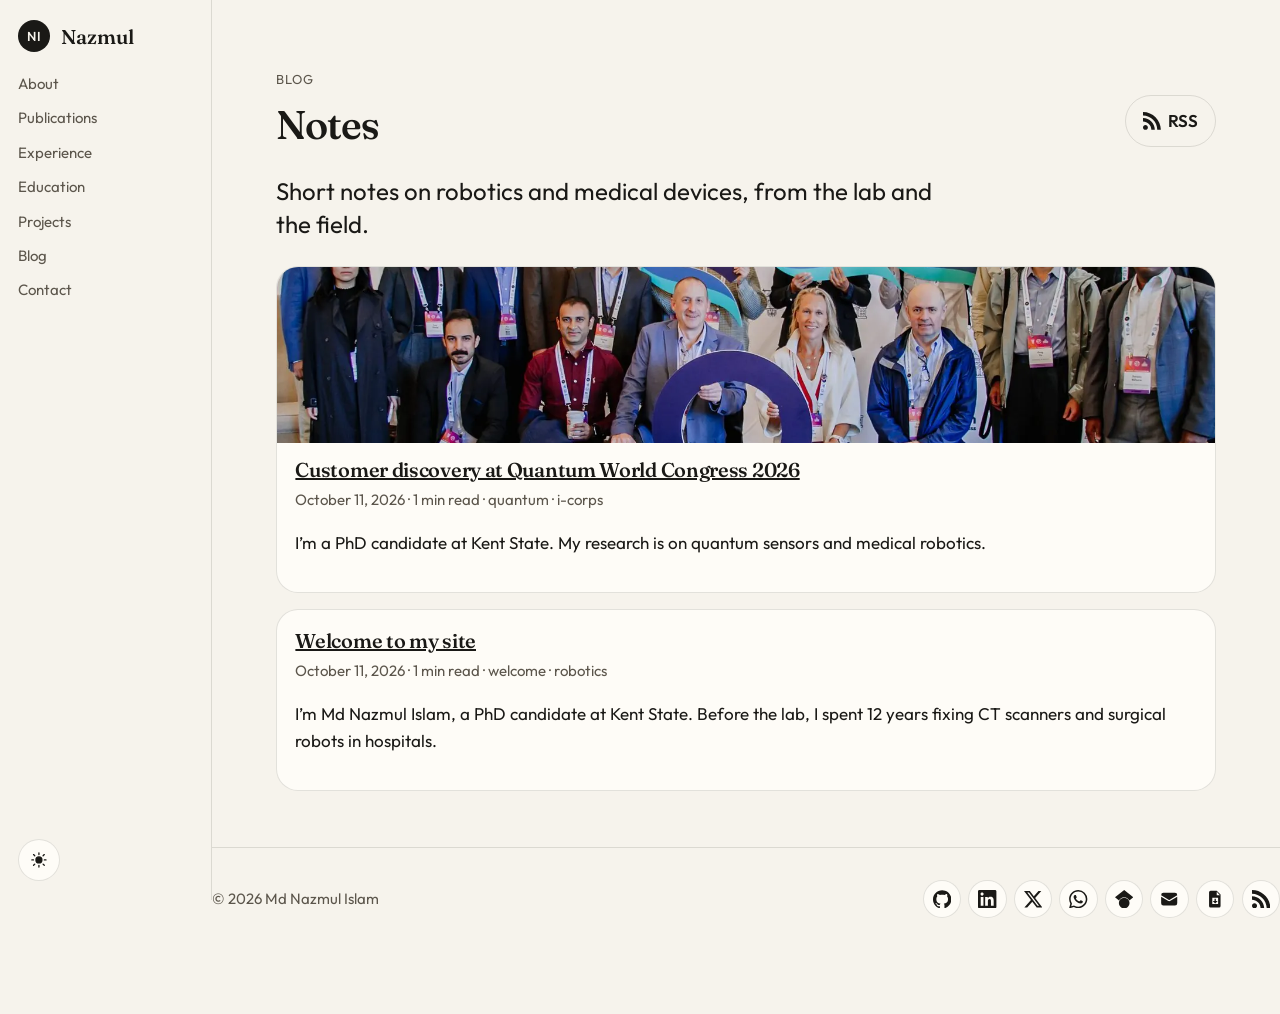
==== commit 99011ce9: "Polish the portfolio with chaptered scroll craft. Keep every fact in place, and give the page a marg" ====
--- a/blog/index.html
+++ b/blog/index.html
@@ -11,6 +11,7 @@
     <link rel="preload" href="../assets/fonts/fraunces.woff2" as="font" type="font/woff2" crossorigin />
     <link rel="preload" href="../assets/fonts/outfit.woff2" as="font" type="font/woff2" crossorigin />
     <link rel="stylesheet" href="../css/styles.css" />
+    <link rel="stylesheet" href="../css/craft.css" />
     <script>
       document.documentElement.classList.add("js");
       (function () {
@@ -35,6 +36,7 @@
         <a href="../index.html#about">About</a>
         <a href="../index.html#publications">Publications</a>
         <a href="../index.html#experience">Experience</a>
+        <a href="../index.html#education">Education</a>
         <a href="../index.html#projects">Projects</a>
         <a href="index.html" aria-current="page">Blog</a>
         <a href="../index.html#contact">Contact</a>
--- a/css/styles.css
+++ b/css/styles.css
@@ -44,7 +44,10 @@
 
 * { box-sizing: border-box; }
 
-html { scroll-behavior: smooth; }
+html {
+  scroll-behavior: smooth;
+  -webkit-text-size-adjust: 100%;
+}
 
 @font-face {
   font-family: "Fraunces";
@@ -64,6 +67,15 @@
 }
 
 @font-face {
+  font-family: "Fraunces Fallback Display";
+  src: local("Georgia");
+  size-adjust: 92%;
+  ascent-override: 94%;
+  descent-override: 24.5%;
+  line-gap-override: 0%;
+}
+
+@font-face {
   font-family: "Outfit";
   font-style: normal;
   font-weight: 400 600;
@@ -73,7 +85,7 @@
 
 @font-face {
   font-family: "Outfit Fallback";
-  src: local("Arial"), local("Arimo"), local("Liberation Sans");
+  src: local("Arial"), local("Arimo"), local("Roboto"), local("Liberation Sans");
   size-adjust: 99%;
   ascent-override: 101%;
   descent-override: 26.3%;
@@ -242,6 +254,11 @@
   color: var(--muted);
 }
 
+.eyebrow {
+  text-transform: none;
+  letter-spacing: 0.02em;
+}
+
 .eyebrow,
 .hero-meta {
   display: flex;
@@ -259,11 +276,18 @@
 
 h1, h2, h3 { font-family: var(--serif); font-weight: 560; }
 
+h1, h2, h3, .papers a, .wordmark { font-synthesis: none; }
+
+:is(h1, h2, h3) :is(strong, b) { font-weight: inherit; }
+
+:is(h1, h2, h3) em { font-style: normal; }
+
 h1 {
   margin: 0.35rem 0 0.8rem;
+  font-family: "Fraunces", "Fraunces Fallback Display", "Iowan Old Style", Palatino, Georgia, serif;
   font-size: var(--text-h1);
   line-height: 1;
-  letter-spacing: -0.035em;
+  letter-spacing: -0.02em;
 }
 
 h2 {
@@ -284,6 +308,24 @@
 
 .lede + .project-grid,
 .lede + .post-list { margin-top: 1.2rem; }
+
+.hero-copy .hero-actions {
+  margin-top: 1.5rem;
+  align-items: center;
+  gap: 0.75rem;
+}
+
+.hero-actions-rule {
+  width: 1px;
+  height: 28px;
+  flex: none;
+  background: var(--line);
+}
+
+.hero-actions .button {
+  height: 44px;
+  padding: 0 1.05rem;
+}
 
 .hero-actions, .project-links, .contact-grid {
   display: flex;
@@ -380,7 +422,7 @@
   gap: 2rem;
 }
 
-.prose, .post-body { max-width: 65ch; }
+.prose, .post-body, .duties { max-width: 48ch; }
 
 .lede { max-width: 42rem; }
 
@@ -450,10 +492,16 @@
   font-weight: 600;
   background: color-mix(in srgb, var(--accent) 22%, transparent);
   border-radius: 0.28em;
-  padding: 0 0.22em;
+  padding: 0 0.15em;
+  margin-right: -0.1em;
 }
 
 .venue { display: block; }
+
+.venue .paper-id {
+  font-family: ui-monospace, "SFMono-Regular", Menlo, Consolas, monospace;
+  font-size: 0.9em;
+}
 
 .timeline { display: grid; gap: 1rem; }
 
@@ -477,8 +525,11 @@
 .ask-head p {
   font-size: var(--text-sm);
   color: var(--muted);
-  font-variant-numeric: tabular-nums;
-}
+}
+
+.job-dates,
+.cert-date,
+.news-date { font-variant-numeric: tabular-nums; }
 
 .project-top { display: flex; justify-content: space-between; margin-bottom: 0.7rem; }
 
@@ -622,16 +673,17 @@
 .hero-social {
   display: flex;
   flex-wrap: wrap;
-  gap: 0.45rem;
-  margin-top: 0.9rem;
+  align-items: center;
+  gap: 0.75rem;
+  margin: 0;
 }
 
 .hero-social a {
-  width: 2.4rem;
-  height: 2.4rem;
+  width: 44px;
+  height: 44px;
   display: grid;
   place-items: center;
-  border-radius: 999px;
+  border-radius: 12px;
   border: 1px solid var(--line);
   color: var(--ink);
   text-decoration: none;
@@ -641,7 +693,7 @@
 .hero-social a:hover,
 .hero-social a:focus-visible { color: var(--accent); border-color: var(--accent); }
 
-.hero-social .icon { width: 1.1rem; height: 1.1rem; }
+.hero-social .icon { width: 1.15rem; height: 1.15rem; }
 
 .tagline { margin: 0.55rem 0 0; max-width: 40rem; color: var(--muted); }
 
@@ -801,7 +853,9 @@
     border-radius: 50%;
   }
   .job-head { flex-direction: column; gap: 0.2rem; }
-  .hero-actions .button, .ask-form .button { width: 100%; }
+  .hero-actions-rule { display: none; }
+  .hero-social { flex-basis: 100%; }
+  .ask-form .button { width: 100%; }
   .ask-form { flex-direction: column; }
   .contact-value { margin-left: 0; text-align: left; }
   .contact-list a { flex-wrap: wrap; }
@@ -967,7 +1021,7 @@
   border-bottom: 1px solid var(--line);
   background: var(--chip);
   font-size: var(--text-sm);
-  line-height: 1;
+  line-height: 1.4;
 }
 
 .news-label {
@@ -984,33 +1038,48 @@
   align-items: center;
 }
 
-.news-slide {
-  display: flex;
-  align-items: baseline;
-  gap: 0.5rem;
-  min-width: 0;
-  max-width: 100%;
+.news-track {
+  display: flex;
+  width: max-content;
+  animation: news-scroll 45s linear infinite;
+}
+
+.news-ticker:hover .news-track,
+.news-ticker:focus-within .news-track { animation-play-state: paused; }
+
+.news-list {
+  display: flex;
+  align-items: center;
+  margin: 0;
+  padding: 0;
+  list-style: none;
+  flex-shrink: 0;
+}
+
+.news-list li {
+  display: flex;
+  align-items: center;
+  flex: none;
+}
+
+.news-list li::before {
+  content: "·";
+  margin: 0 0.85rem;
+  color: var(--faint);
+}
+
+.news-list a {
   color: inherit;
   text-decoration: none;
-}
-
-.news-title {
-  overflow: hidden;
-  text-overflow: ellipsis;
   white-space: nowrap;
-  min-width: 0;
-}
-
-.news-date { flex: none; }
-
-.news-slide:hover,
-.news-slide:focus-visible { text-decoration: underline; }
-
-.news-slide.is-in { animation: news-swap 0.45s ease; }
-
-@keyframes news-swap {
-  from { opacity: 0; transform: translateY(0.35rem); }
-  to { opacity: 1; transform: none; }
+}
+
+.news-list a:hover,
+.news-list a:focus-visible { text-decoration: underline; }
+
+@keyframes news-scroll {
+  from { transform: translateX(0); }
+  to { transform: translateX(-50%); }
 }
 
 @media (max-width: 860px) {
@@ -1018,7 +1087,10 @@
 }
 
 @media (prefers-reduced-motion: reduce) {
-  .news-slide.is-in { animation: none; }
+  .news-track { animation: none; }
+  .news-viewport { overflow-x: auto; }
+  .news-list[aria-hidden="true"],
+  .news-list li[aria-hidden="true"] { display: none; }
 }
 
 .interests {
@@ -1090,6 +1162,14 @@
 .post-body h2,
 .post-body h3 { margin: 1.4rem 0 0.4rem; }
 
+.post-body h2 {
+  font-size: var(--text-lg);
+  line-height: 1.25;
+  letter-spacing: -0.01em;
+}
+
+.post-body h3 { font-size: var(--text-md); }
+
 #collaborate .hero-actions { margin-top: 1.2rem; }
 
 .project-card { padding: 0; overflow: hidden; }
--- a/css/craft.css
+++ b/css/craft.css
@@ -0,0 +1,569 @@
+/* Chaptered editorial layer for the portfolio.
+   Grounds hard-cut between chapters. Motion comes from the scroll-craft
+   engine (vendor/scrollcraft.css) plus the bench joint in js/joint.js. */
+
+html { overflow-x: clip; }
+
+html:not(.sc-ready) [data-sc-cue],
+[data-sc-cue]:not([style*="opacity"]) {
+  opacity: 1;
+  transform: none;
+}
+
+html:not(.sc-armed) [data-sc-in],
+html:not(.sc-armed) [data-sc-stagger] > * {
+  opacity: 1;
+  transform: none;
+}
+
+html:not(.sc-ready) [data-sc-reveal] { clip-path: none; }
+
+body {
+  overflow-x: clip;
+  background: var(--bg);
+}
+
+.chapter {
+  width: auto;
+  max-width: none;
+  margin: 0;
+  padding: clamp(3.25rem, 7vw, 6.5rem) clamp(1.15rem, 4.5vw, 4.25rem);
+  color: var(--ink);
+}
+
+.chapter + .chapter { border-top: 0; }
+
+.chapter-title,
+.chapter-about,
+.chapter-field,
+.chapter-work,
+.chapter-close {
+  background: #f3efe6;
+  color: #1c1915;
+}
+
+.chapter-study {
+  background: #e5eeeb;
+  color: #14211e;
+}
+
+.chapter-papers {
+  --ink: #f4f0e6;
+  --muted: #d5e4df;
+  --faint: #c5d6d0;
+  --bg: #13211e;
+  --bg-elev: #1c2e29;
+  --line: rgba(244, 240, 230, 0.18);
+  --accent: #b7f3ea;
+  --accent-ink: #10211f;
+  --chip: #243833;
+  --header: #13211e;
+  background: #13211e;
+  color: #f4f0e6;
+  padding-top: clamp(4.5rem, 11vw, 8.5rem);
+  padding-bottom: clamp(4.5rem, 11vw, 8.5rem);
+}
+
+:root[data-theme="dark"] .chapter-title,
+:root[data-theme="dark"] .chapter-about,
+:root[data-theme="dark"] .chapter-field,
+:root[data-theme="dark"] .chapter-work,
+:root[data-theme="dark"] .chapter-close {
+  background: #14161a;
+  color: #f4f0e8;
+}
+
+:root[data-theme="dark"] .chapter-study {
+  background: #1a2623;
+  color: #f4f0e8;
+}
+
+:root[data-theme="dark"] .chapter-papers {
+  --ink: #1c1915;
+  --muted: #4a453e;
+  --faint: #5c564e;
+  --bg: #f3efe6;
+  --bg-elev: #fffdf8;
+  --line: rgba(28, 25, 21, 0.14);
+  --accent: #0c6b66;
+  --accent-ink: #f4fffd;
+  --chip: #e7e1d4;
+  background: #f3efe6;
+  color: #1c1915;
+}
+
+.chapter :is(h2, h3) { color: inherit; }
+
+.chapter-title {
+  min-height: 100svh;
+  display: flex;
+  flex-direction: column;
+  justify-content: center;
+  align-items: flex-start;
+  padding-top: clamp(2rem, 6vh, 4rem);
+  padding-bottom: clamp(2.5rem, 7vh, 4.5rem);
+}
+
+.chapter-title .eyebrow {
+  margin: 0 0 0.85rem;
+  max-width: 36rem;
+  color: var(--muted);
+  letter-spacing: 0.01em;
+  text-transform: none;
+}
+
+.chapter-title h1 {
+  margin: 0;
+  max-width: 11ch;
+  font-size: clamp(2.7rem, 1.1rem + 4.4vw, 5.15rem);
+  line-height: 0.96;
+  letter-spacing: -0.035em;
+}
+
+.chapter-title .title-stack {
+  max-width: min(38rem, 100%);
+  min-width: 0;
+}
+
+.value {
+  max-width: 38rem;
+  margin-top: 1.15rem;
+  color: var(--ink);
+}
+
+.running-cta {
+  display: flex;
+  flex-wrap: wrap;
+  align-items: center;
+  gap: 0.35rem 0.9rem;
+  margin-top: 1.35rem;
+}
+
+.running-cta a,
+.text-link {
+  color: var(--ink);
+  font-weight: 600;
+  text-decoration-thickness: 1px;
+  text-underline-offset: 0.22em;
+}
+
+.running-cta a:first-child,
+.chapter-papers .text-link {
+  color: var(--accent);
+}
+
+.running-rule {
+  width: 1.25rem;
+  height: 1px;
+  background: var(--line);
+}
+
+.hero-social { margin-top: 1.15rem; }
+
+.news-line {
+  display: grid;
+  grid-template-columns: auto minmax(0, 1fr);
+  gap: 0.35rem 1rem;
+  align-items: baseline;
+  width: min(100%, 40rem);
+  max-width: 100%;
+  margin-top: 2.25rem;
+  padding-top: 0.9rem;
+  border-top: 1px solid var(--line);
+}
+
+.news-line .news-label { margin: 0; }
+
+.news-line .news-list {
+  display: flex;
+  flex-direction: column;
+  align-items: flex-start;
+  gap: 0.2rem;
+  margin: 0;
+  padding: 0;
+  list-style: none;
+  min-width: 0;
+}
+
+.news-line .news-list li { display: block; flex: none; max-width: 100%; }
+
+.news-line .news-list li::before { content: none; }
+
+.news-line .news-list a { white-space: normal; }
+
+.news-line .news-list a {
+  color: var(--ink);
+  text-decoration-thickness: 1px;
+  text-underline-offset: 0.18em;
+}
+
+.about-spread {
+  display: grid;
+  grid-template-columns: minmax(0, 1.15fr) minmax(220px, 0.78fr);
+  grid-template-areas:
+    "title portrait"
+    "copy portrait";
+  column-gap: clamp(1.5rem, 4vw, 3.5rem);
+  row-gap: 1.25rem;
+  align-items: start;
+}
+
+.about-title {
+  grid-area: title;
+  margin: 0;
+  font-size: clamp(2rem, 1.2rem + 2vw, 3.1rem);
+  letter-spacing: -0.03em;
+}
+
+.about-copy { grid-area: copy; max-width: 62ch; }
+
+.portrait-stage {
+  grid-area: portrait;
+  position: relative;
+  margin: 0.4rem 0 0;
+  min-height: 22rem;
+}
+
+.portrait-mat {
+  position: absolute;
+  inset: 7% -4% 10% 12%;
+  background: #d5e3df;
+  border-radius: 18px;
+}
+
+:root[data-theme="dark"] .portrait-mat { background: #24312e; }
+
+.portrait-frame {
+  position: relative;
+  z-index: 1;
+  width: 84%;
+  margin-left: 8%;
+  overflow: hidden;
+  border-radius: 16px;
+  box-shadow:
+    0 1px 2px rgba(20, 24, 22, 0.18),
+    0 18px 40px -16px rgba(20, 24, 22, 0.42);
+}
+
+.portrait-frame img {
+  width: 100%;
+  height: auto;
+  aspect-ratio: 300 / 380;
+  object-fit: cover;
+  object-position: center 18%;
+  border-radius: 0;
+}
+
+.portrait-caption {
+  position: relative;
+  z-index: 2;
+  width: fit-content;
+  margin: -1.35rem 0 0 0.2rem;
+  padding: 0.4rem 0.7rem;
+  background: var(--bg);
+  color: var(--ink);
+  font-size: 0.92rem;
+  letter-spacing: 0.01em;
+  box-shadow: 0 8px 18px -12px rgba(20, 24, 22, 0.45);
+}
+
+.chapter-about .skills {
+  margin-top: clamp(2.2rem, 5vw, 3.5rem);
+  padding-top: 1.4rem;
+  border-top: 1px solid var(--line);
+}
+
+.interest-label,
+.chapter h3.subhead {
+  letter-spacing: 0;
+  text-transform: none;
+  font-family: var(--serif);
+  font-size: 1.15rem;
+  color: inherit;
+}
+
+.interests li {
+  background: transparent;
+  border-radius: 0;
+  padding: 0.15rem 0;
+  color: var(--ink);
+}
+
+.chapter-papers h2 {
+  max-width: 12ch;
+  font-size: clamp(2.8rem, 1.4rem + 4vw, 5.4rem);
+  line-height: 0.96;
+  letter-spacing: -0.035em;
+}
+
+.paper-lead {
+  max-width: 16ch;
+  margin: 1.1rem 0 0;
+  font-family: var(--serif);
+  font-size: clamp(1.7rem, 1.1rem + 1.6vw, 2.45rem);
+  line-height: 1.12;
+  letter-spacing: -0.03em;
+  color: var(--ink);
+}
+
+.sc-nums { font-variant-numeric: tabular-nums; }
+
+.chapter-papers .section-head { align-items: end; }
+
+.chapter-papers .papers a { color: var(--accent); }
+
+.chapter-papers .authors,
+.chapter-papers .venue,
+.chapter-papers .duties { color: var(--muted); }
+
+.study-plate {
+  min-height: 28vh;
+  display: flex;
+  align-items: flex-start;
+  margin: 0 0 1.5rem;
+  padding: 0.4rem 0 1rem;
+}
+
+.study-plate h2 {
+  margin: 0;
+  max-width: 14ch;
+  font-size: clamp(2.4rem, 1.2rem + 3.4vw, 4.4rem);
+  line-height: 0.98;
+  letter-spacing: -0.035em;
+}
+
+.job-body { border-left-width: 1px; }
+
+.chapter-work h2 { margin-bottom: 1.4rem; }
+
+.project-grid {
+  grid-template-columns: minmax(0, 1.35fr) minmax(0, 0.9fr);
+  gap: clamp(1.4rem, 3vw, 2.4rem) clamp(1rem, 2vw, 1.6rem);
+  align-items: start;
+}
+
+.project-card:nth-child(3n + 1) { grid-column: 1 / -1; }
+
+.project-card {
+  background: transparent;
+  border: 0;
+  border-radius: 0;
+  box-shadow: none;
+}
+
+.project-media {
+  border-radius: 14px;
+  overflow: hidden;
+  background: #ded6c8;
+  box-shadow:
+    inset 0 1px 0 rgba(255, 253, 248, 0.35),
+    0 16px 36px -20px rgba(28, 25, 21, 0.45);
+}
+
+:root[data-theme="dark"] .project-media { background: #22262c; }
+
+.project-media img {
+  width: 100%;
+  height: auto;
+  aspect-ratio: 16 / 10;
+  object-fit: cover;
+}
+
+.project-body { padding: 0.85rem 0.1rem 0.2rem; }
+
+.project-card h3 {
+  margin-top: 0.35rem;
+  font-size: clamp(1.35rem, 1.1rem + 0.6vw, 1.7rem);
+}
+
+.pill {
+  background: transparent;
+  color: var(--muted);
+  padding: 0;
+  letter-spacing: 0.04em;
+  text-transform: uppercase;
+  font-size: 0.75rem;
+}
+
+.chapter-close {
+  padding-bottom: clamp(5.5rem, 10vh, 7rem);
+}
+
+.chapter-close h2 {
+  font-size: clamp(1.55rem, 1.1rem + 1vw, 2rem);
+  letter-spacing: -0.03em;
+}
+
+.chapter-close .prose { max-width: 46ch; }
+
+.chapter-close .site-footer {
+  width: auto;
+  margin: 2.4rem 0 0;
+  padding: 1.1rem 0 0;
+  border-top: 1px solid var(--line);
+}
+
+@media (min-width: 861px) {
+  body {
+    display: grid;
+    grid-template-columns: 13.25rem minmax(0, 1fr);
+    align-items: start;
+  }
+
+  .site-header {
+    grid-column: 1;
+    grid-row: 1 / span 8;
+    position: sticky;
+    top: 0;
+    align-self: start;
+    height: 100vh;
+    width: auto;
+    display: flex;
+    flex-direction: column;
+    align-items: flex-start;
+    gap: 1rem;
+    padding: 1.25rem 1rem 1.2rem 1.15rem;
+    background: var(--bg);
+    border-bottom: 0;
+    border-right: 1px solid var(--line);
+    backdrop-filter: none;
+  }
+
+  body > main,
+  body > .site-footer {
+    grid-column: 2;
+    width: auto;
+    margin: 0;
+  }
+
+  .site-nav {
+    flex-direction: column;
+    align-items: flex-start;
+    gap: 0.15rem;
+    margin-left: 0;
+  }
+
+  .site-nav a {
+    display: inline-flex;
+    align-items: center;
+    min-height: 2rem;
+    color: var(--muted);
+  }
+
+  .theme-toggle { margin-top: auto; }
+
+  .folio-now { display: none; }
+
+  .bench {
+    width: 4.6rem;
+    height: 8.4rem;
+    margin: 0.2rem 0 0.35rem;
+  }
+}
+
+.site-nav a[aria-current="true"] {
+  color: var(--ink);
+  font-weight: 600;
+}
+
+.bench { color: var(--ink); }
+
+.joint {
+  display: block;
+  width: 100%;
+  height: 100%;
+  overflow: visible;
+}
+
+.joint-distal {
+  transform-box: view-box;
+  transform-origin: 40px 74px;
+  transform: rotate(var(--joint-angle, 28deg));
+}
+
+.joint-hub { fill: var(--bg); stroke: currentColor; }
+
+.joint-resist {
+  opacity: var(--joint-resist, 0);
+  stroke: var(--accent);
+}
+
+.folio-now {
+  margin: 0;
+  color: var(--muted);
+  font-size: 0.82rem;
+}
+
+@media (max-width: 860px) {
+  .chapter-title {
+    min-height: 0;
+    justify-content: flex-start;
+    padding-top: 1.35rem;
+  }
+
+  .about-spread {
+    grid-template-columns: 1fr;
+    grid-template-areas:
+      "title"
+      "portrait"
+      "copy";
+  }
+
+  .portrait-stage {
+    max-width: 18rem;
+    min-height: 0;
+  }
+
+  .project-grid { grid-template-columns: 1fr; }
+
+  .project-card:nth-child(3n + 1) { grid-column: auto; }
+
+  .news-line { grid-template-columns: 1fr; }
+
+  .study-plate { min-height: 24vh; }
+
+  .site-header {
+    display: flex;
+    flex-wrap: nowrap;
+    align-items: center;
+    gap: 0.45rem;
+  }
+
+  .wordmark { min-width: 0; }
+
+  .folio-now { display: none; }
+
+  .bench {
+    width: 2.4rem;
+    height: 3.1rem;
+    margin-left: 0.35rem;
+  }
+
+  .folio-now {
+    flex: 1 1 auto;
+    text-align: right;
+  }
+
+  .site-nav a { min-height: 44px; }
+
+  .chapter { padding-inline: 1.15rem; }
+}
+
+@media (prefers-reduced-motion: reduce) {
+  .joint-distal { transform: rotate(28deg); }
+  .joint-resist { opacity: 0; }
+  .button:hover,
+  .button:focus-visible { transform: none; }
+}
+
+.button {
+  transition: transform 140ms cubic-bezier(0.23, 1, 0.32, 1), background-color 140ms cubic-bezier(0.23, 1, 0.32, 1), border-color 140ms cubic-bezier(0.23, 1, 0.32, 1), color 140ms cubic-bezier(0.23, 1, 0.32, 1);
+}
+
+.button:active { transform: translateY(1px); }
+
+[id] { scroll-margin-top: 4.75rem; }
+
+@media (min-width: 861px) {
+  [id] { scroll-margin-top: 1rem; }
+}
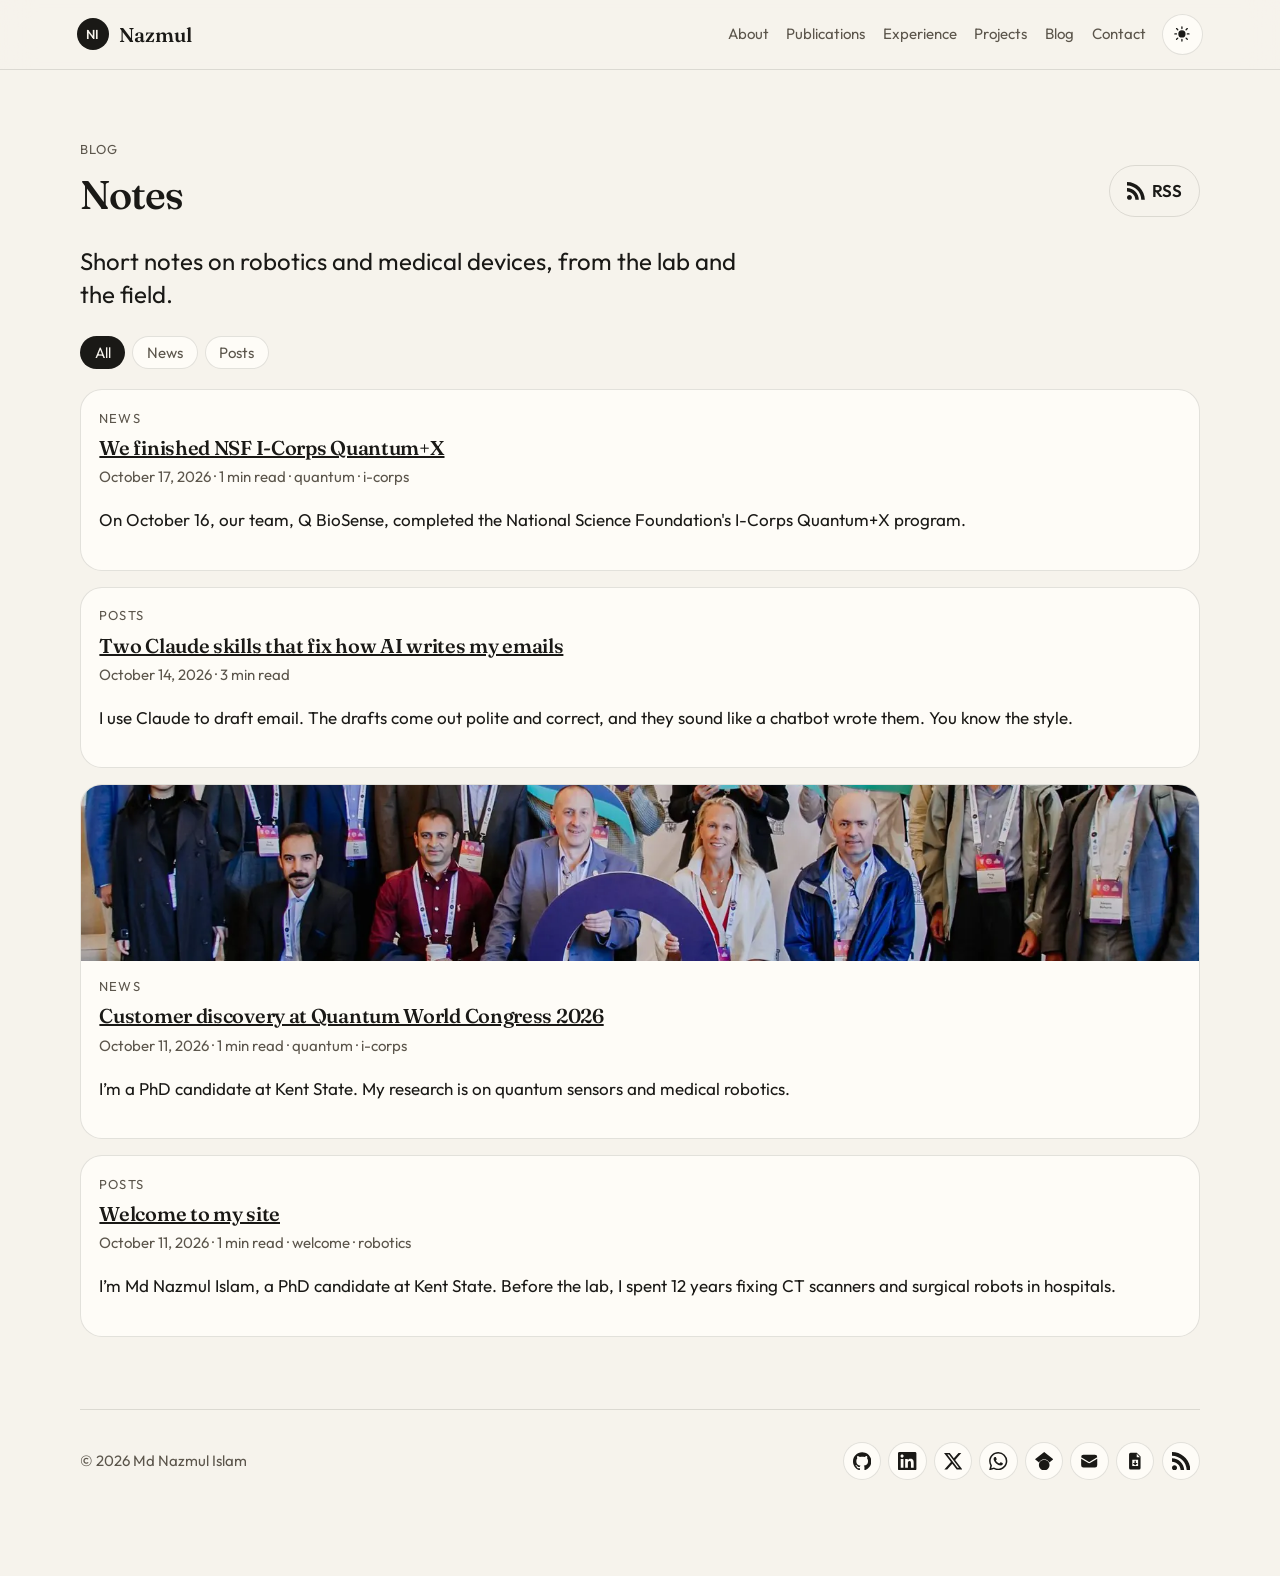
==== commit 9120d077: "Center blog posts and add News and Posts categories. The post column sits in the middle of the page " ====
--- a/blog/index.html
+++ b/blog/index.html
@@ -11,7 +11,6 @@
     <link rel="preload" href="../assets/fonts/fraunces.woff2" as="font" type="font/woff2" crossorigin />
     <link rel="preload" href="../assets/fonts/outfit.woff2" as="font" type="font/woff2" crossorigin />
     <link rel="stylesheet" href="../css/styles.css" />
-    <link rel="stylesheet" href="../css/craft.css" />
     <script>
       document.documentElement.classList.add("js");
       (function () {
@@ -36,7 +35,6 @@
         <a href="../index.html#about">About</a>
         <a href="../index.html#publications">Publications</a>
         <a href="../index.html#experience">Experience</a>
-        <a href="../index.html#education">Education</a>
         <a href="../index.html#projects">Projects</a>
         <a href="index.html" aria-current="page">Blog</a>
         <a href="../index.html#contact">Contact</a>
@@ -52,7 +50,13 @@
         <a class="button button-ghost" data-icon="rss" href="../feed.xml">RSS</a>
       </div>
       <p class="lede">Short notes on robotics and medical devices, from the lab and the field.</p>
+      <div class="post-filters" data-blog-filters role="group" aria-label="Filter by category">
+        <button type="button" data-category="all" aria-pressed="true">All</button>
+        <button type="button" data-category="News" aria-pressed="false">News</button>
+        <button type="button" data-category="Posts" aria-pressed="false">Posts</button>
+      </div>
       <p class="status" data-blog-status role="status">Loading posts…</p>
+      <p class="post-empty" data-blog-empty hidden>No posts in this category.</p>
       <div class="post-list" data-blog-list></div>
     </main>
     <footer class="site-footer">
--- a/css/styles.css
+++ b/css/styles.css
@@ -1041,11 +1041,15 @@
 .news-track {
   display: flex;
   width: max-content;
-  animation: news-scroll 45s linear infinite;
-}
-
-.news-ticker:hover .news-track,
-.news-ticker:focus-within .news-track { animation-play-state: paused; }
+}
+
+.news-ticker.is-scrolling .news-track { animation: news-scroll 45s linear infinite; }
+
+.news-ticker:not(.is-scrolling) .news-list[aria-hidden="true"],
+.news-ticker:not(.is-scrolling) .news-list li[aria-hidden="true"] { display: none; }
+
+.news-ticker.is-scrolling:hover .news-track,
+.news-ticker.is-scrolling:focus-within .news-track { animation-play-state: paused; }
 
 .news-list {
   display: flex;
@@ -1086,9 +1090,15 @@
   .news-ticker { height: 32px; }
 }
 
+@media (prefers-reduced-motion: no-preference) {
+  .news-ticker.is-scrolling .news-viewport {
+    mask-image: linear-gradient(90deg, transparent, #000 0.8rem, #000 calc(100% - 1.4rem), transparent);
+  }
+}
+
 @media (prefers-reduced-motion: reduce) {
   .news-track { animation: none; }
-  .news-viewport { overflow-x: auto; }
+  .news-viewport { overflow-x: auto; mask-image: none; }
   .news-list[aria-hidden="true"],
   .news-list li[aria-hidden="true"] { display: none; }
 }
@@ -1143,6 +1153,51 @@
 
 .post-figure figcaption { margin-top: 0.4rem; }
 
+.post-video,
+.post-gallery,
+.post-certificate { width: min(100%, 40rem); }
+
+.post-video {
+  position: relative;
+  aspect-ratio: 16 / 9;
+  margin: 0.4rem 0 1.2rem;
+  border-radius: 12px;
+  overflow: hidden;
+  background: var(--chip);
+}
+
+.post-video iframe {
+  position: absolute;
+  inset: 0;
+  width: 100%;
+  height: 100%;
+  border: 0;
+}
+
+.post-gallery {
+  display: grid;
+  grid-template-columns: repeat(3, minmax(0, 1fr));
+  gap: 0.55rem;
+  margin: 0.4rem 0 1.2rem;
+  align-items: start;
+}
+
+.post-gallery figure { margin: 0; }
+
+.post-gallery img {
+  width: 100%;
+  height: auto;
+  border-radius: 12px;
+}
+
+.post-certificate a { display: block; }
+
+.post-certificate a:focus-visible {
+  outline: 2px solid var(--accent);
+  outline-offset: 3px;
+  border-radius: 12px;
+}
+
 .post-card h3 { margin: 0 0 0.35rem; }
 
 .post-card h3 a,
@@ -1170,6 +1225,106 @@
 
 .post-body h3 { font-size: var(--text-md); }
 
+.post-body blockquote {
+  margin: 0.2rem 0 1.1rem;
+  padding: 0.1rem 0 0.1rem 0.95rem;
+  border-left: 3px solid var(--accent);
+}
+
+.post-body blockquote p { margin: 0 0 0.75rem; }
+
+.post-body blockquote p:last-child { margin-bottom: 0; }
+
+.post-body p code {
+  padding: 0.08em 0.32em;
+  background: var(--chip);
+  border-radius: 5px;
+}
+
+.post-body:has(pre) { max-width: none; }
+
+.post-body:has(.post-video, .post-gallery, .post-certificate) { max-width: none; }
+
+.post-body > p,
+.post-body > h2,
+.post-body > h3,
+.post-body > ul,
+.post-body > ol,
+.post-body > blockquote { max-width: 48ch; }
+
+.post-body pre {
+  width: max-content;
+  max-width: 100%;
+  margin: 0.3rem 0 1.1rem;
+  padding: 0.85rem 1rem;
+  overflow-x: auto;
+  white-space: pre-wrap;
+  overflow-wrap: anywhere;
+  background: var(--chip);
+  border-radius: 12px;
+  line-height: 1.45;
+}
+
+.post-body pre code { font-size: 0.82rem; }
+
+.post-card .post-category { margin: 0 0 0.4rem; }
+
+.post-filters {
+  display: flex;
+  flex-wrap: wrap;
+  gap: 0.45rem;
+  margin: 0.2rem 0 1.25rem;
+}
+
+.post-filters button {
+  appearance: none;
+  border: 1px solid var(--line);
+  background: var(--bg-elev);
+  color: var(--muted);
+  border-radius: 999px;
+  padding: 0.32rem 0.85rem;
+  font: inherit;
+  font-size: var(--text-sm);
+  line-height: 1.4;
+  cursor: pointer;
+}
+
+.post-filters button:hover,
+.post-filters button:focus-visible {
+  color: var(--ink);
+  border-color: var(--accent);
+}
+
+.post-filters button[aria-pressed="true"] {
+  background: var(--ink);
+  border-color: transparent;
+  color: var(--bg);
+}
+
+.post-empty { margin: 0.2rem 0 0; color: var(--muted); }
+
+/* 48ch of the body face (Outfit at 1.0625rem), so the title and the text share one column. */
+body[data-blog="post"] {
+  --post-measure: 33.456rem;
+  --post-media: 40rem;
+}
+
+body[data-blog="post"] .post-body { max-width: none; }
+
+body[data-blog="post"] .post-back,
+body[data-blog="post"] [data-blog-post] > :not(.post-body),
+body[data-blog="post"] .post-body > :is(p, h2, h3, ul, ol, blockquote) {
+  max-width: var(--post-measure);
+  margin-inline: auto;
+}
+
+body[data-blog="post"] :is(.post-video, .post-gallery, .post-certificate, .post-figure) {
+  width: min(100%, var(--post-media));
+  margin-inline: auto;
+}
+
+body[data-blog="post"] .post-body pre { margin-inline: auto; }
+
 #collaborate .hero-actions { margin-top: 1.2rem; }
 
 .project-card { padding: 0; overflow: hidden; }
@@ -1231,6 +1386,7 @@
 
 @media (max-width: 720px) {
   .gallery { grid-template-columns: 1fr 1fr; }
+  .post-gallery { grid-template-columns: 1fr; }
   .job { grid-template-columns: 1fr; gap: 0.35rem; }
   .job-dates { text-align: left; margin-top: 0; padding-right: 0; }
   .job-body { margin-left: 0.4rem; }
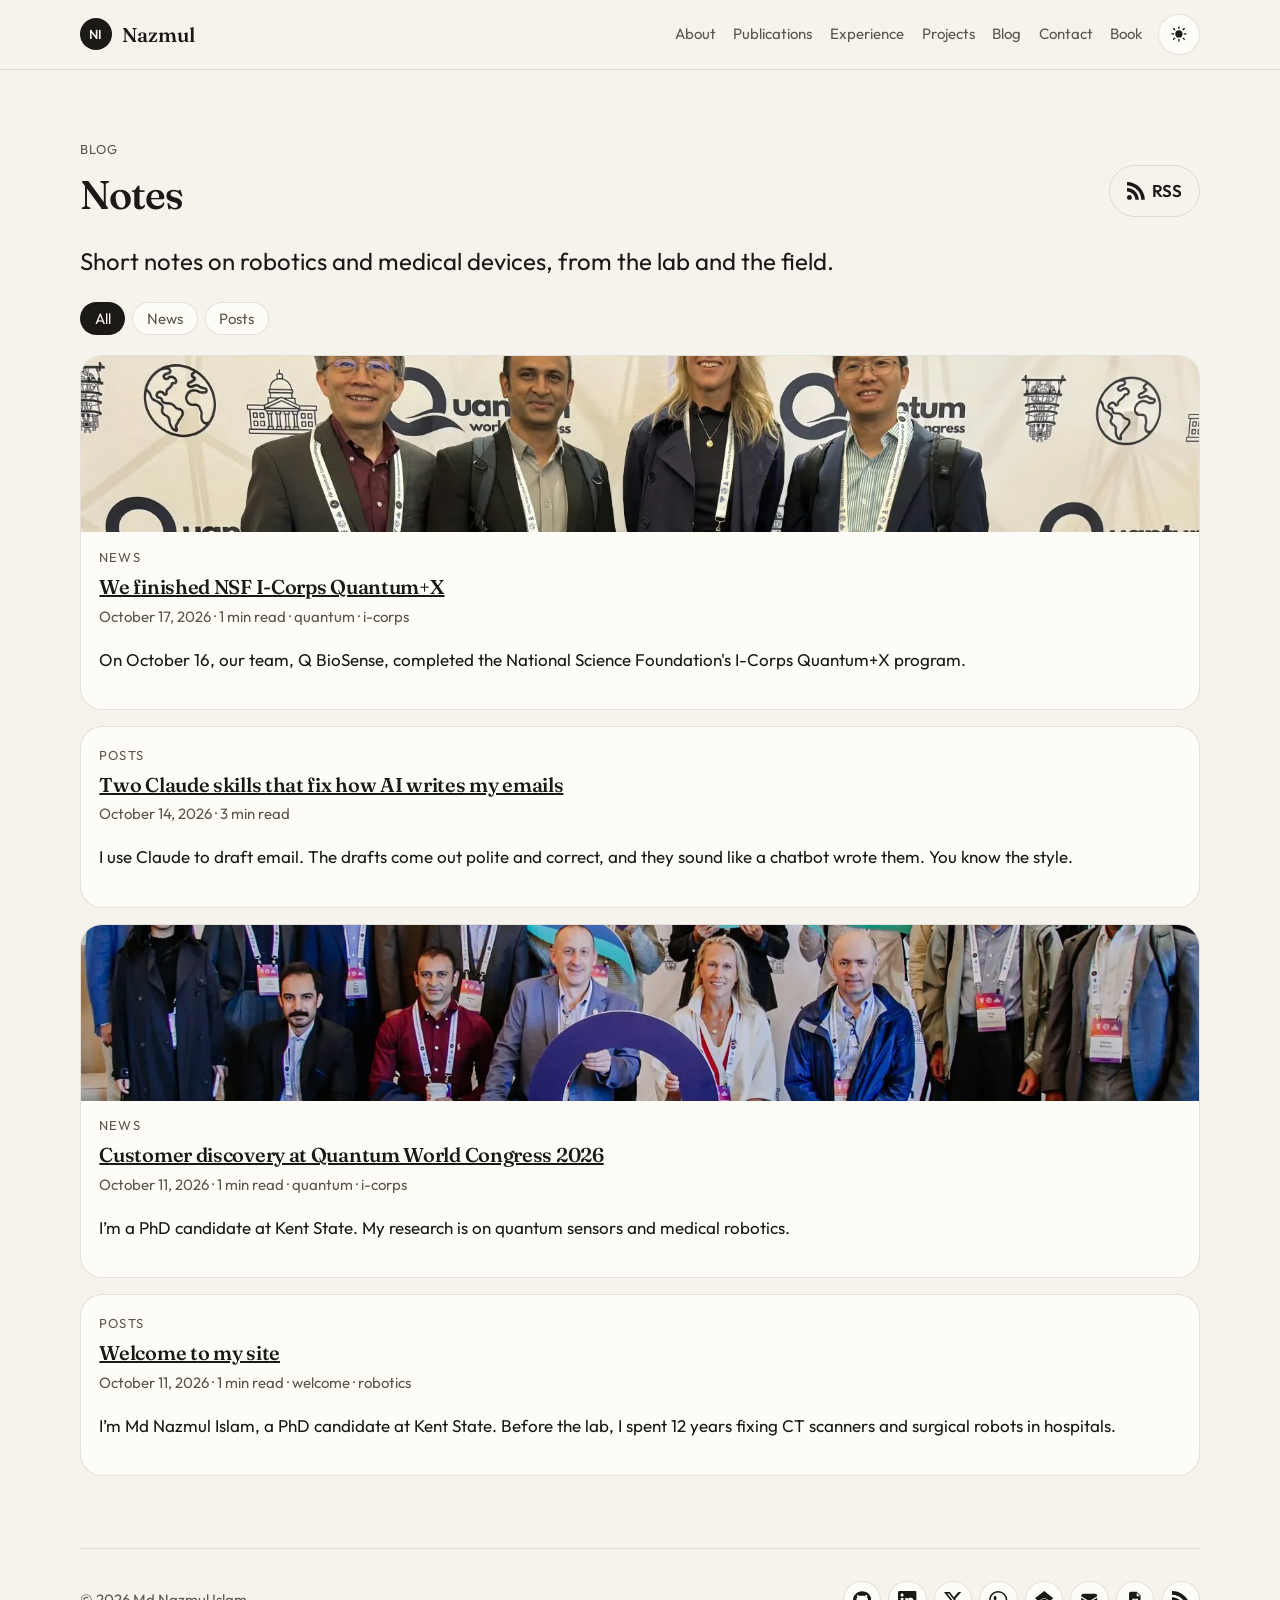
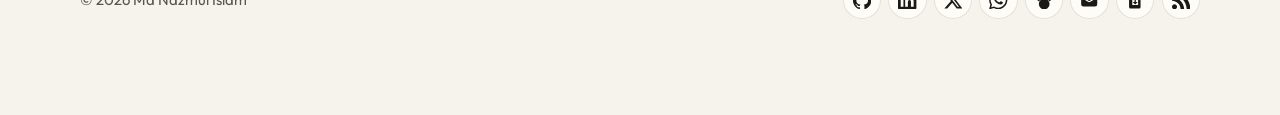
==== commit aff7b413: "Add a Calendly booking link for a 30-minute chat. The hero, contact section, and nav open the schedu" ====
--- a/blog/index.html
+++ b/blog/index.html
@@ -38,6 +38,7 @@
         <a href="../index.html#projects">Projects</a>
         <a href="index.html" aria-current="page">Blog</a>
         <a href="../index.html#contact">Contact</a>
+        <a data-calendly href="https://calendly.com/nazmul87/30min" target="_blank" rel="noopener noreferrer">Book</a>
       </nav>
       <button class="theme-toggle" type="button" data-theme-toggle aria-pressed="false" aria-label="Switch to dark mode"></button>
     </header>
--- a/css/styles.css
+++ b/css/styles.css
@@ -23,6 +23,7 @@
   --text-h2: clamp(1.75rem, 1.2rem + 2.2vw, 2.5rem);
   --text-h1: clamp(2.75rem, 1.5rem + 5.5vw, 5rem);
   --radius: 22px;
+  --page-inset: max(5vw, calc((100vw - 1120px) / 2));
 }
 
 :root[data-theme="dark"] {
@@ -136,7 +137,7 @@
   display: flex;
   align-items: center;
   gap: 1rem;
-  padding: 0.85rem 6vw;
+  padding: 0.85rem var(--page-inset);
   background: var(--header);
   backdrop-filter: blur(16px);
   border-bottom: 1px solid var(--line);
@@ -422,7 +423,7 @@
   gap: 2rem;
 }
 
-.prose, .post-body, .duties { max-width: 48ch; }
+.prose, .duties { max-width: 48ch; }
 
 .lede { max-width: 42rem; }
 
@@ -551,6 +552,8 @@
 .pending ul { margin: 0; padding-left: 1.1rem; display: grid; gap: 0.75rem; }
 
 .pending li { display: grid; gap: 0.2rem; }
+
+.contact-actions { margin: 0.35rem 0 0.2rem; }
 
 .contact-list {
   list-style: none;
@@ -820,7 +823,7 @@
     right: 0;
     flex-direction: column;
     gap: 0;
-    padding: 0.4rem 6vw 0.8rem;
+    padding: 0.4rem var(--page-inset) 0.8rem;
     background: var(--bg);
     box-shadow: 0 18px 40px rgba(26, 25, 22, 0.16);
     backdrop-filter: none;
@@ -1009,13 +1012,13 @@
 .cert-more[open] > summary { margin-bottom: 0.8rem; }
 
 .news-ticker {
-  width: 100%;
+  width: min(1120px, calc(100% - 10vw));
   height: 36px;
-  margin: 0;
+  margin: 0 auto;
   display: flex;
   align-items: center;
   gap: 0.85rem;
-  padding: 0 0 0 6vw;
+  padding: 0;
   overflow: hidden;
   border-top: 1px solid var(--line);
   border-bottom: 1px solid var(--line);
@@ -1041,15 +1044,11 @@
 .news-track {
   display: flex;
   width: max-content;
-}
-
-.news-ticker.is-scrolling .news-track { animation: news-scroll 45s linear infinite; }
-
-.news-ticker:not(.is-scrolling) .news-list[aria-hidden="true"],
-.news-ticker:not(.is-scrolling) .news-list li[aria-hidden="true"] { display: none; }
-
-.news-ticker.is-scrolling:hover .news-track,
-.news-ticker.is-scrolling:focus-within .news-track { animation-play-state: paused; }
+  animation: news-scroll 45s linear infinite;
+}
+
+.news-ticker:hover .news-track,
+.news-ticker:focus-within .news-track { animation-play-state: paused; }
 
 .news-list {
   display: flex;
@@ -1090,17 +1089,79 @@
   .news-ticker { height: 32px; }
 }
 
-@media (prefers-reduced-motion: no-preference) {
-  .news-ticker.is-scrolling .news-viewport {
-    mask-image: linear-gradient(90deg, transparent, #000 0.8rem, #000 calc(100% - 1.4rem), transparent);
-  }
-}
-
 @media (prefers-reduced-motion: reduce) {
   .news-track { animation: none; }
-  .news-viewport { overflow-x: auto; mask-image: none; }
+  .news-viewport { overflow-x: auto; }
   .news-list[aria-hidden="true"],
   .news-list li[aria-hidden="true"] { display: none; }
+}
+
+.home-feed {
+  width: min(1120px, calc(100% - 10vw));
+  margin: 1.15rem auto 0;
+}
+
+.home-feed-grid {
+  display: grid;
+  grid-template-columns: repeat(3, minmax(0, 1fr));
+  gap: 1rem;
+  align-items: stretch;
+}
+
+.feed-card {
+  background: var(--bg-elev);
+  border: 1px solid var(--line);
+  border-radius: var(--radius);
+  overflow: hidden;
+  min-width: 0;
+}
+
+.feed-card-link {
+  display: flex;
+  flex-direction: column;
+  height: 100%;
+  color: var(--ink);
+  text-decoration: none;
+}
+
+.feed-card .post-cover { margin: 0; }
+
+.feed-card .post-cover img { height: 8.25rem; }
+
+.feed-card-body {
+  padding: 0.85rem 1rem 1rem;
+  display: grid;
+  gap: 0.28rem;
+  align-content: start;
+}
+
+.feed-card h3 { margin: 0; }
+
+.feed-card h3 a {
+  color: var(--ink);
+  text-decoration: none;
+}
+
+.feed-card .post-meta { margin: 0; }
+
+.feed-card-link:hover h3,
+.feed-card h3 a:hover,
+.feed-card h3 a:focus-visible {
+  text-decoration: underline;
+  text-underline-offset: 0.18em;
+}
+
+.feed-card .feed-embed {
+  display: block;
+  width: 100%;
+  aspect-ratio: 16 / 9;
+  height: auto;
+  border: 0;
+  background: var(--chip);
+}
+
+@media (max-width: 860px) {
+  .home-feed-grid { grid-template-columns: 1fr; }
 }
 
 .interests {
@@ -1134,7 +1195,11 @@
 
 .post-card:has(.post-cover) { padding-top: 0; }
 
-.post-cover { display: block; margin: 0 -1.15rem 0.9rem; }
+.post-cover {
+  position: relative;
+  display: block;
+  margin: 0 -1.15rem 0.9rem;
+}
 
 .post-cover img {
   width: 100%;
@@ -1143,6 +1208,31 @@
   object-position: center 40%;
 }
 
+.post-cover-play {
+  position: absolute;
+  top: 50%;
+  left: 50%;
+  width: 2.25rem;
+  height: 2.25rem;
+  margin: -1.125rem 0 0 -1.125rem;
+  border-radius: 999px;
+  background: var(--ink);
+  pointer-events: none;
+}
+
+.post-cover-play::before {
+  content: "";
+  position: absolute;
+  top: 50%;
+  left: 54%;
+  width: 0;
+  height: 0;
+  border-style: solid;
+  border-width: 0.38rem 0 0.38rem 0.62rem;
+  border-color: transparent transparent transparent var(--bg);
+  transform: translate(-50%, -50%);
+}
+
 .post-figure { margin: 0.4rem 0 1.2rem; }
 
 .post-figure img {
@@ -1155,7 +1245,8 @@
 
 .post-video,
 .post-gallery,
-.post-certificate { width: min(100%, 40rem); }
+.post-certificate,
+.post-figure { width: 100%; }
 
 .post-video {
   position: relative;
@@ -1241,19 +1332,11 @@
   border-radius: 5px;
 }
 
-.post-body:has(pre) { max-width: none; }
-
-.post-body:has(.post-video, .post-gallery, .post-certificate) { max-width: none; }
-
-.post-body > p,
-.post-body > h2,
-.post-body > h3,
-.post-body > ul,
-.post-body > ol,
-.post-body > blockquote { max-width: 48ch; }
+.blog-main .lede,
+.blog-main .post-body { max-width: none; }
 
 .post-body pre {
-  width: max-content;
+  width: 100%;
   max-width: 100%;
   margin: 0.3rem 0 1.1rem;
   padding: 0.85rem 1rem;
@@ -1303,28 +1386,6 @@
 
 .post-empty { margin: 0.2rem 0 0; color: var(--muted); }
 
-/* 48ch of the body face (Outfit at 1.0625rem), so the title and the text share one column. */
-body[data-blog="post"] {
-  --post-measure: 33.456rem;
-  --post-media: 40rem;
-}
-
-body[data-blog="post"] .post-body { max-width: none; }
-
-body[data-blog="post"] .post-back,
-body[data-blog="post"] [data-blog-post] > :not(.post-body),
-body[data-blog="post"] .post-body > :is(p, h2, h3, ul, ol, blockquote) {
-  max-width: var(--post-measure);
-  margin-inline: auto;
-}
-
-body[data-blog="post"] :is(.post-video, .post-gallery, .post-certificate, .post-figure) {
-  width: min(100%, var(--post-media));
-  margin-inline: auto;
-}
-
-body[data-blog="post"] .post-body pre { margin-inline: auto; }
-
 #collaborate .hero-actions { margin-top: 1.2rem; }
 
 .project-card { padding: 0; overflow: hidden; }
